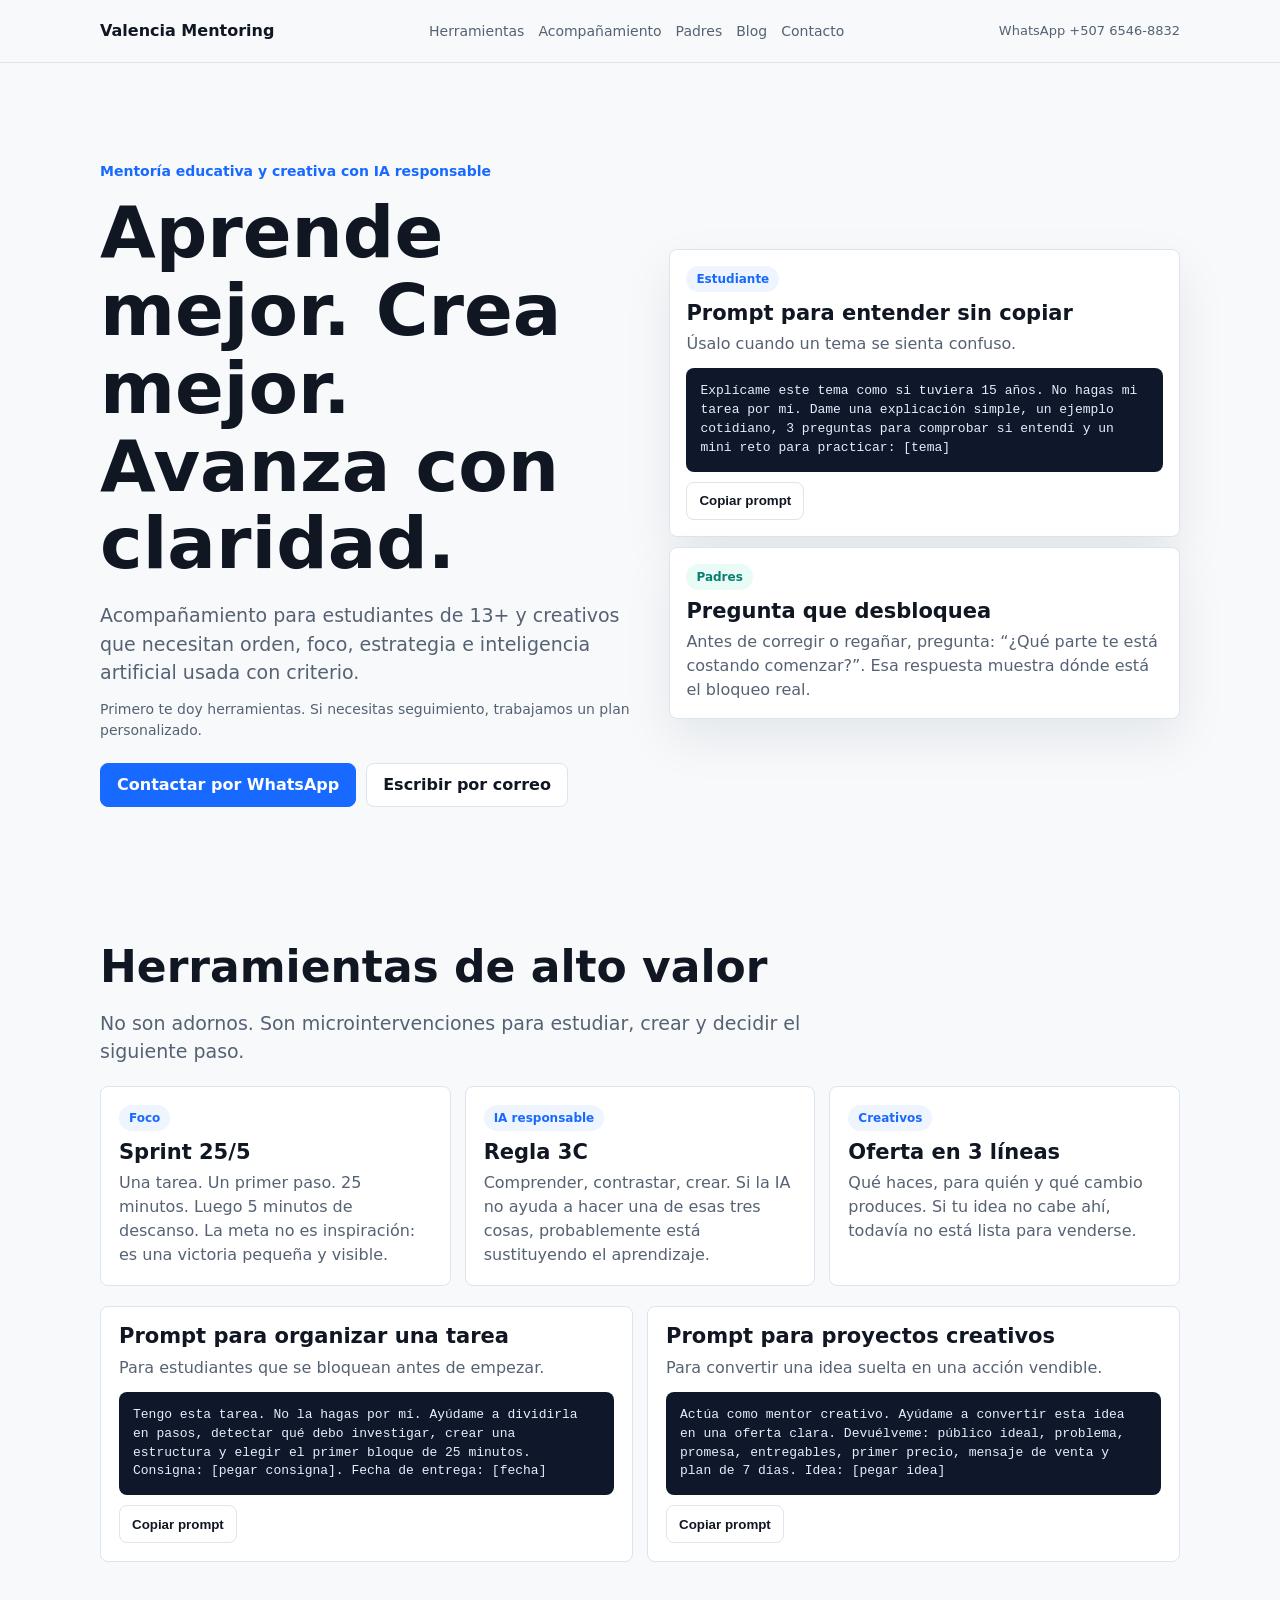
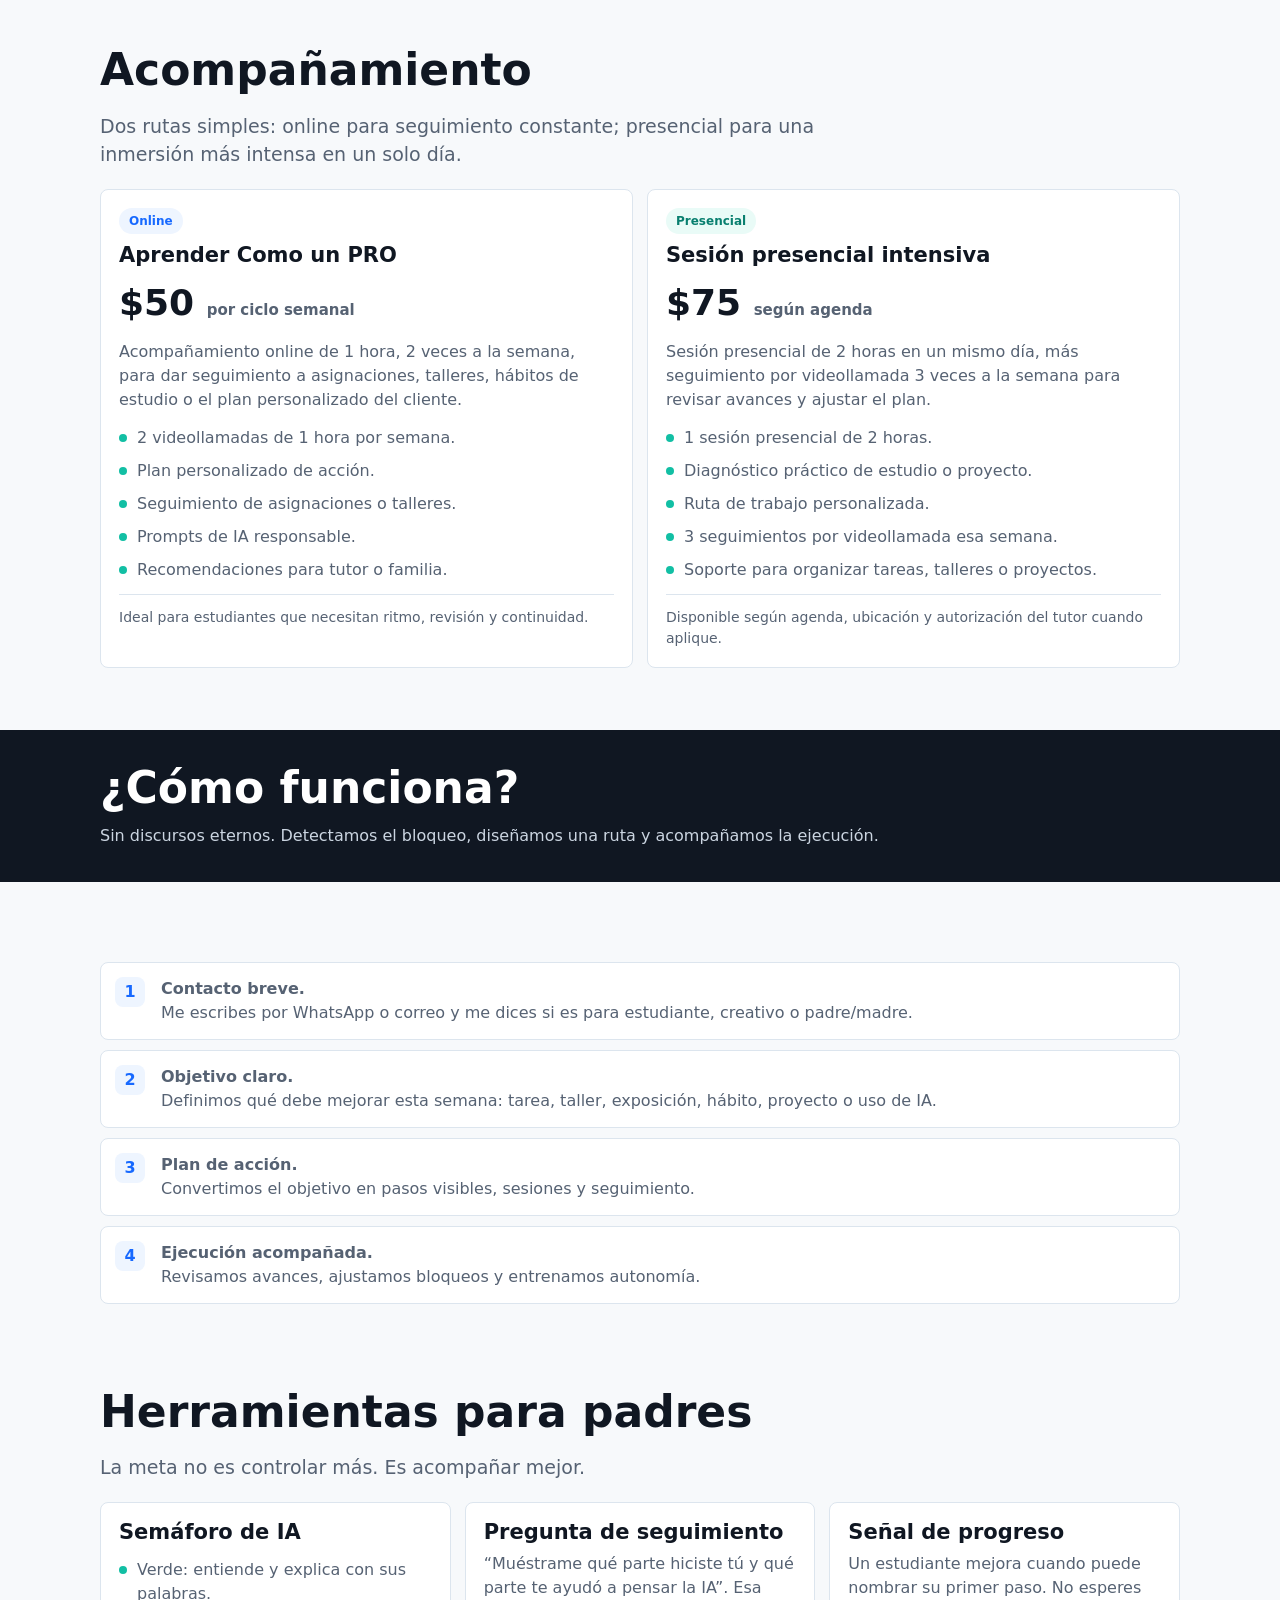
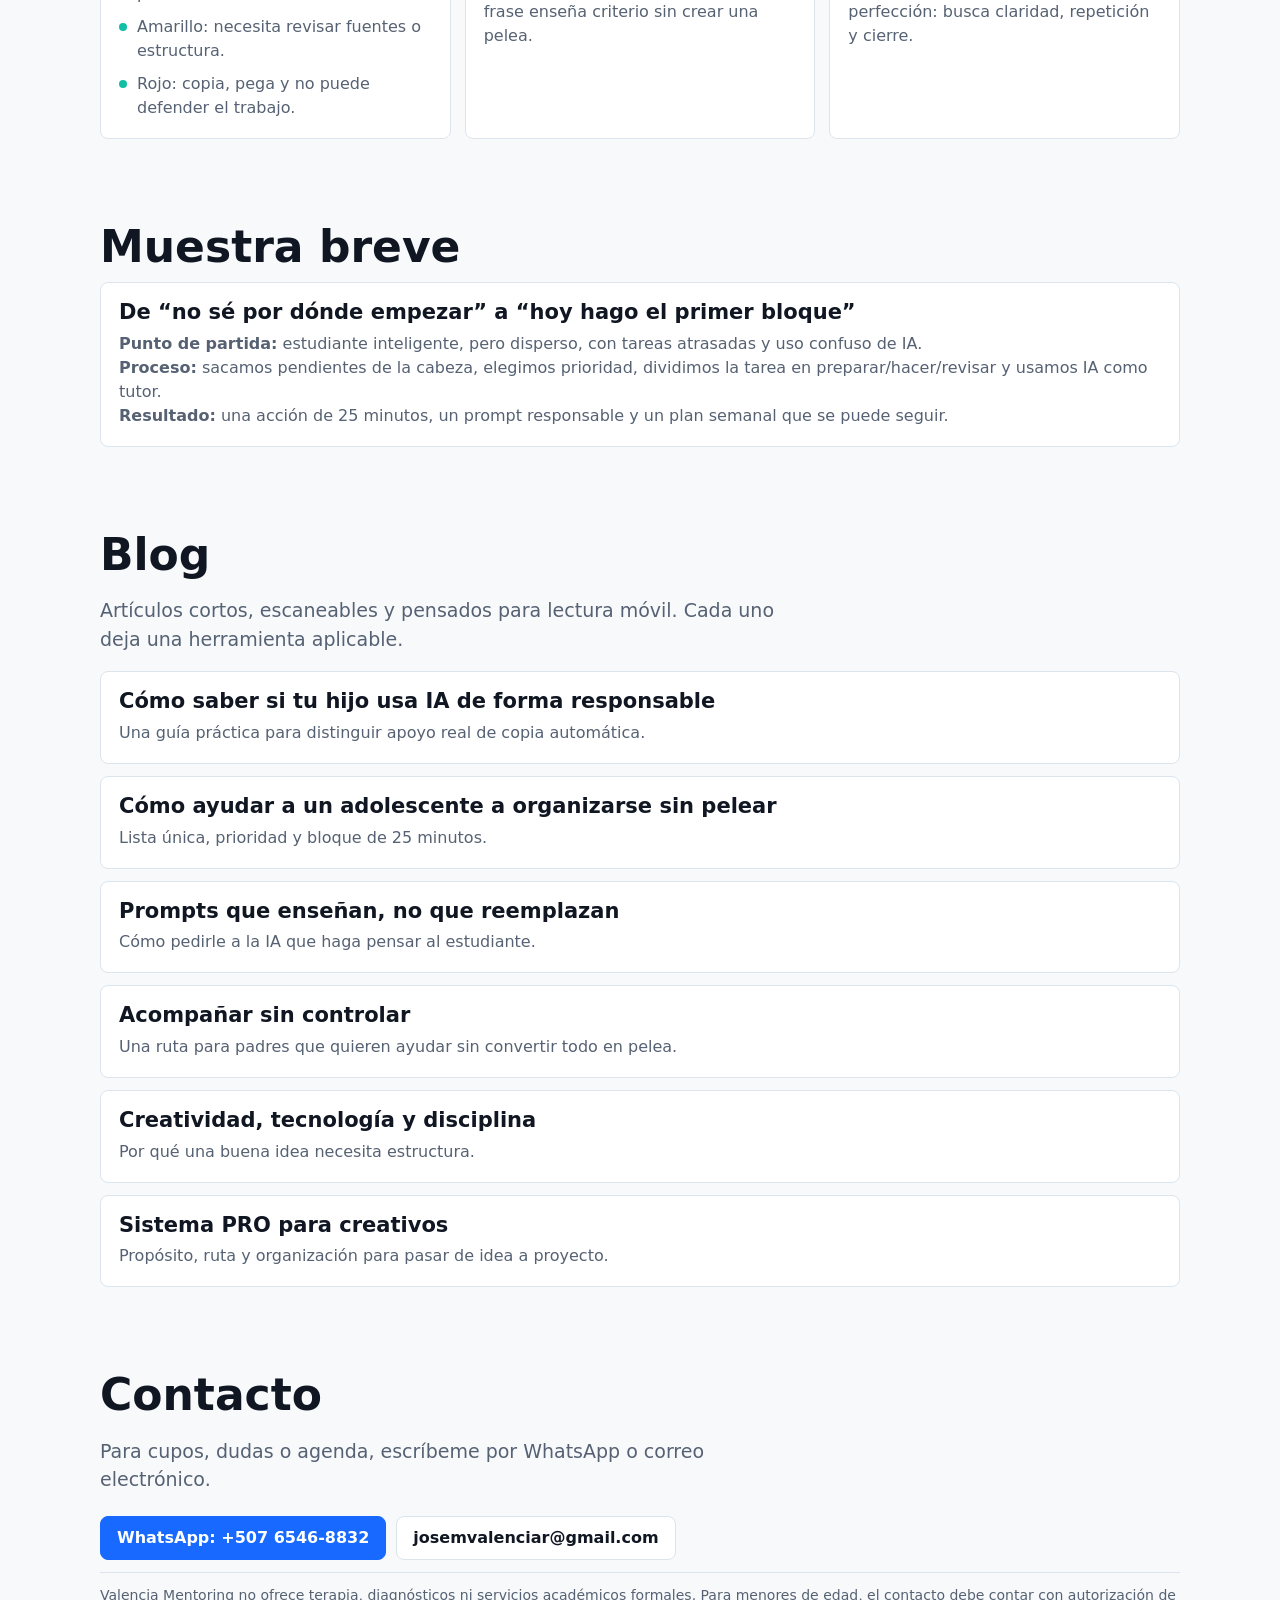
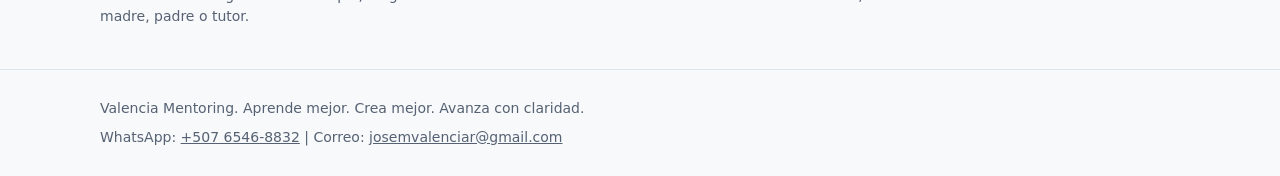
==== index.html @ 3770e7d7 "Add files via upload" ====
<!doctype html>
<html lang="es">
<head>
  <meta charset="utf-8">
  <meta name="viewport" content="width=device-width, initial-scale=1">
  <title>Valencia Mentoring</title>
  <meta name="description" content="Mentoría educativa y creativa para estudiar mejor, organizar ideas y usar IA responsablemente.">
  <style>
    :root {
      --bg: #f7f9fb;
      --panel: #ffffff;
      --ink: #101722;
      --muted: #566273;
      --line: #dce5ee;
      --blue: #1769ff;
      --mint: #12bfa4;
      --soft: #eef5ff;
      --soft-mint: #e9fbf7;
      --gold: #f2b84b;
    }

    * { box-sizing: border-box; }
    html { scroll-behavior: smooth; }
    body {
      margin: 0;
      font-family: Inter, ui-sans-serif, system-ui, -apple-system, BlinkMacSystemFont, "Segoe UI", sans-serif;
      color: var(--ink);
      background: var(--bg);
      line-height: 1.5;
    }
    a { color: inherit; }
    header {
      position: sticky;
      top: 0;
      z-index: 20;
      border-bottom: 1px solid var(--line);
      background: rgba(247, 249, 251, .94);
      backdrop-filter: blur(14px);
    }
    .nav {
      width: min(1080px, calc(100% - 28px));
      min-height: 62px;
      margin: 0 auto;
      display: flex;
      align-items: center;
      justify-content: space-between;
      gap: 16px;
    }
    .brand {
      font-weight: 850;
      letter-spacing: 0;
      white-space: nowrap;
    }
    .nav-links {
      display: flex;
      align-items: center;
      gap: 14px;
      color: var(--muted);
      font-size: 14px;
      white-space: nowrap;
    }
    .nav-links a {
      text-decoration: none;
    }
    .nav-contact {
      color: var(--muted);
      font-size: 13px;
      white-space: nowrap;
    }
    main section {
      width: min(1080px, calc(100% - 28px));
      margin: 0 auto;
      padding: 42px 0;
    }
    .hero {
      min-height: calc(100vh - 62px);
      display: grid;
      grid-template-columns: 1fr .95fr;
      gap: 32px;
      align-items: center;
      padding-top: 30px;
      padding-bottom: 26px;
    }
    .eyebrow {
      margin-bottom: 12px;
      color: var(--blue);
      font-size: 14px;
      font-weight: 800;
    }
    h1, h2, h3 {
      margin: 0;
      line-height: 1.08;
      letter-spacing: 0;
    }
    h1 {
      max-width: 780px;
      font-size: clamp(38px, 8vw, 72px);
    }
    h2 {
      margin-bottom: 12px;
      font-size: clamp(28px, 5vw, 44px);
    }
    h3 {
      margin-bottom: 8px;
      font-size: 21px;
    }
    p {
      margin: 0;
      color: var(--muted);
    }
    .lead {
      max-width: 720px;
      margin-top: 18px;
      font-size: 19px;
    }
    .microcopy {
      margin-top: 12px;
      color: var(--muted);
      font-size: 14px;
    }
    .actions {
      display: flex;
      flex-wrap: wrap;
      gap: 10px;
      margin-top: 22px;
    }
    .btn {
      display: inline-flex;
      align-items: center;
      justify-content: center;
      min-height: 44px;
      padding: 0 16px;
      border: 1px solid var(--ink);
      border-radius: 8px;
      background: var(--ink);
      color: white;
      font-weight: 780;
      text-align: center;
      text-decoration: none;
    }
    .btn.blue {
      border-color: var(--blue);
      background: var(--blue);
    }
    .btn.secondary {
      border-color: var(--line);
      background: white;
      color: var(--ink);
    }
    .grid {
      display: grid;
      grid-template-columns: repeat(3, 1fr);
      gap: 14px;
      margin-top: 20px;
    }
    .two {
      display: grid;
      grid-template-columns: repeat(2, 1fr);
      gap: 14px;
      margin-top: 20px;
    }
    .card, .tool-card, .price-card, .blog-link {
      border: 1px solid var(--line);
      border-radius: 8px;
      background: var(--panel);
    }
    .card, .price-card, .blog-link {
      padding: 18px;
    }
    .tool-stack {
      display: grid;
      gap: 10px;
    }
    .tool-card {
      padding: 16px;
      box-shadow: 0 20px 50px rgba(16, 23, 34, .08);
    }
    .tag {
      display: inline-flex;
      align-items: center;
      min-height: 26px;
      margin-bottom: 10px;
      padding: 0 10px;
      border-radius: 999px;
      background: var(--soft);
      color: var(--blue);
      font-size: 12px;
      font-weight: 850;
    }
    .tag.mint {
      background: var(--soft-mint);
      color: #087f6f;
    }
    .prompt {
      margin-top: 12px;
      padding: 14px;
      overflow-x: auto;
      border-radius: 8px;
      background: #0f172a;
      color: #e5eefb;
      font-family: ui-monospace, SFMono-Regular, Menlo, Consolas, monospace;
      font-size: 13px;
      line-height: 1.45;
    }
    .copy {
      min-height: 38px;
      margin-top: 10px;
      padding: 0 12px;
      border: 1px solid var(--line);
      border-radius: 8px;
      background: white;
      color: var(--ink);
      font-weight: 750;
      cursor: pointer;
    }
    .list {
      display: grid;
      gap: 9px;
      margin: 14px 0 0;
      padding: 0;
      list-style: none;
    }
    .list li {
      display: flex;
      gap: 10px;
      color: var(--muted);
    }
    .list li::before {
      content: "";
      width: 8px;
      height: 8px;
      margin-top: 8px;
      border-radius: 999px;
      background: var(--mint);
      flex: 0 0 auto;
    }
    .band {
      width: 100%;
      margin: 20px 0;
      background: var(--ink);
      color: white;
    }
    .band section {
      padding: 34px 0;
    }
    .band p {
      color: #cbd5e1;
    }
    .price {
      margin: 10px 0;
      color: var(--ink);
      font-size: 36px;
      font-weight: 900;
    }
    .price small {
      color: var(--muted);
      font-size: 15px;
      font-weight: 650;
    }
    .plan-note {
      margin-top: 12px;
      padding-top: 12px;
      border-top: 1px solid var(--line);
      color: var(--muted);
      font-size: 14px;
    }
    .steps {
      display: grid;
      gap: 10px;
      margin-top: 18px;
      counter-reset: steps;
    }
    .step {
      display: grid;
      grid-template-columns: 34px 1fr;
      gap: 12px;
      padding: 14px;
      border: 1px solid var(--line);
      border-radius: 8px;
      background: var(--panel);
    }
    .step::before {
      counter-increment: steps;
      content: counter(steps);
      width: 30px;
      height: 30px;
      display: grid;
      place-items: center;
      border-radius: 8px;
      background: var(--soft);
      color: var(--blue);
      font-weight: 900;
    }
    .blog-list {
      display: grid;
      gap: 12px;
      margin-top: 18px;
    }
    .blog-link {
      display: block;
      text-decoration: none;
    }
    .blog-link p {
      margin-top: 6px;
    }
    .note {
      margin-top: 12px;
      padding-top: 12px;
      border-top: 1px solid var(--line);
      color: var(--muted);
      font-size: 14px;
    }
    footer {
      padding: 28px 0;
      border-top: 1px solid var(--line);
    }
    footer div {
      width: min(1080px, calc(100% - 28px));
      margin: 0 auto;
      display: grid;
      gap: 8px;
      color: var(--muted);
      font-size: 14px;
    }

    @media (max-width: 860px) {
      .nav {
        align-items: flex-start;
        flex-direction: column;
        padding: 12px 0;
      }
      .nav-links {
        width: 100%;
        overflow-x: auto;
        padding-bottom: 2px;
      }
      .nav-contact { display: none; }
      .hero {
        min-height: auto;
        grid-template-columns: 1fr;
        gap: 20px;
        padding-top: 28px;
      }
      .grid, .two {
        grid-template-columns: 1fr;
      }
      main section {
        padding: 34px 0;
      }
      .actions {
        display: grid;
      }
      .btn {
        width: 100%;
      }
      .lead {
        font-size: 17px;
      }
      .price {
        font-size: 32px;
      }
    }
  </style>
</head>
<body>
  <header>
    <div class="nav">
      <div class="brand">Valencia Mentoring</div>
      <nav class="nav-links" aria-label="Navegación principal">
        <a href="#herramientas">Herramientas</a>
        <a href="#acompanamiento">Acompañamiento</a>
        <a href="#padres">Padres</a>
        <a href="#blog">Blog</a>
        <a href="#contacto">Contacto</a>
      </nav>
      <div class="nav-contact">WhatsApp +507 6546-8832</div>
    </div>
  </header>

  <main>
    <section class="hero">
      <div>
        <div class="eyebrow">Mentoría educativa y creativa con IA responsable</div>
        <h1>Aprende mejor. Crea mejor. Avanza con claridad.</h1>
        <p class="lead">Acompañamiento para estudiantes de 13+ y creativos que necesitan orden, foco, estrategia e inteligencia artificial usada con criterio.</p>
        <p class="microcopy">Primero te doy herramientas. Si necesitas seguimiento, trabajamos un plan personalizado.</p>
        <div class="actions">
          <a class="btn blue" href="https://wa.me/50765468832?text=Hola%2C%20quiero%20informaci%C3%B3n%20sobre%20Valencia%20Mentoring" target="_blank" rel="noreferrer">Contactar por WhatsApp</a>
          <a class="btn secondary" href="mailto:josemvalenciar@gmail.com?subject=Informaci%C3%B3n%20Valencia%20Mentoring&body=Hola%2C%20quiero%20informaci%C3%B3n%20sobre%20Valencia%20Mentoring.">Escribir por correo</a>
        </div>
      </div>

      <aside class="tool-stack" aria-label="Herramientas rápidas">
        <div class="tool-card">
          <span class="tag">Estudiante</span>
          <h3>Prompt para entender sin copiar</h3>
          <p>Úsalo cuando un tema se sienta confuso.</p>
          <div class="prompt" id="prompt-estudiante">Explícame este tema como si tuviera 15 años. No hagas mi tarea por mí. Dame una explicación simple, un ejemplo cotidiano, 3 preguntas para comprobar si entendí y un mini reto para practicar: [tema]</div>
          <button class="copy" data-copy="prompt-estudiante">Copiar prompt</button>
        </div>
        <div class="tool-card">
          <span class="tag mint">Padres</span>
          <h3>Pregunta que desbloquea</h3>
          <p>Antes de corregir o regañar, pregunta: “¿Qué parte te está costando comenzar?”. Esa respuesta muestra dónde está el bloqueo real.</p>
        </div>
      </aside>
    </section>

    <section id="herramientas">
      <h2>Herramientas de alto valor</h2>
      <p class="lead">No son adornos. Son microintervenciones para estudiar, crear y decidir el siguiente paso.</p>
      <div class="grid">
        <article class="card">
          <span class="tag">Foco</span>
          <h3>Sprint 25/5</h3>
          <p>Una tarea. Un primer paso. 25 minutos. Luego 5 minutos de descanso. La meta no es inspiración: es una victoria pequeña y visible.</p>
        </article>
        <article class="card">
          <span class="tag">IA responsable</span>
          <h3>Regla 3C</h3>
          <p>Comprender, contrastar, crear. Si la IA no ayuda a hacer una de esas tres cosas, probablemente está sustituyendo el aprendizaje.</p>
        </article>
        <article class="card">
          <span class="tag">Creativos</span>
          <h3>Oferta en 3 líneas</h3>
          <p>Qué haces, para quién y qué cambio produces. Si tu idea no cabe ahí, todavía no está lista para venderse.</p>
        </article>
      </div>

      <div class="two">
        <article class="card">
          <h3>Prompt para organizar una tarea</h3>
          <p>Para estudiantes que se bloquean antes de empezar.</p>
          <div class="prompt" id="prompt-tarea">Tengo esta tarea. No la hagas por mí. Ayúdame a dividirla en pasos, detectar qué debo investigar, crear una estructura y elegir el primer bloque de 25 minutos. Consigna: [pegar consigna]. Fecha de entrega: [fecha]</div>
          <button class="copy" data-copy="prompt-tarea">Copiar prompt</button>
        </article>
        <article class="card">
          <h3>Prompt para proyectos creativos</h3>
          <p>Para convertir una idea suelta en una acción vendible.</p>
          <div class="prompt" id="prompt-creativo">Actúa como mentor creativo. Ayúdame a convertir esta idea en una oferta clara. Devuélveme: público ideal, problema, promesa, entregables, primer precio, mensaje de venta y plan de 7 días. Idea: [pegar idea]</div>
          <button class="copy" data-copy="prompt-creativo">Copiar prompt</button>
        </article>
      </div>
    </section>

    <section id="acompanamiento">
      <h2>Acompañamiento</h2>
      <p class="lead">Dos rutas simples: online para seguimiento constante; presencial para una inmersión más intensa en un solo día.</p>
      <div class="two">
        <article class="price-card">
          <span class="tag">Online</span>
          <h3>Aprender Como un PRO</h3>
          <div class="price">$50 <small>por ciclo semanal</small></div>
          <p>Acompañamiento online de 1 hora, 2 veces a la semana, para dar seguimiento a asignaciones, talleres, hábitos de estudio o el plan personalizado del cliente.</p>
          <ul class="list">
            <li>2 videollamadas de 1 hora por semana.</li>
            <li>Plan personalizado de acción.</li>
            <li>Seguimiento de asignaciones o talleres.</li>
            <li>Prompts de IA responsable.</li>
            <li>Recomendaciones para tutor o familia.</li>
          </ul>
          <p class="plan-note">Ideal para estudiantes que necesitan ritmo, revisión y continuidad.</p>
        </article>

        <article class="price-card">
          <span class="tag mint">Presencial</span>
          <h3>Sesión presencial intensiva</h3>
          <div class="price">$75 <small>según agenda</small></div>
          <p>Sesión presencial de 2 horas en un mismo día, más seguimiento por videollamada 3 veces a la semana para revisar avances y ajustar el plan.</p>
          <ul class="list">
            <li>1 sesión presencial de 2 horas.</li>
            <li>Diagnóstico práctico de estudio o proyecto.</li>
            <li>Ruta de trabajo personalizada.</li>
            <li>3 seguimientos por videollamada esa semana.</li>
            <li>Soporte para organizar tareas, talleres o proyectos.</li>
          </ul>
          <p class="plan-note">Disponible según agenda, ubicación y autorización del tutor cuando aplique.</p>
        </article>
      </div>
    </section>

    <div class="band">
      <section>
        <h2>¿Cómo funciona?</h2>
        <p>Sin discursos eternos. Detectamos el bloqueo, diseñamos una ruta y acompañamos la ejecución.</p>
      </section>
    </div>

    <section>
      <div class="steps">
        <div class="step"><p><strong>Contacto breve.</strong><br>Me escribes por WhatsApp o correo y me dices si es para estudiante, creativo o padre/madre.</p></div>
        <div class="step"><p><strong>Objetivo claro.</strong><br>Definimos qué debe mejorar esta semana: tarea, taller, exposición, hábito, proyecto o uso de IA.</p></div>
        <div class="step"><p><strong>Plan de acción.</strong><br>Convertimos el objetivo en pasos visibles, sesiones y seguimiento.</p></div>
        <div class="step"><p><strong>Ejecución acompañada.</strong><br>Revisamos avances, ajustamos bloqueos y entrenamos autonomía.</p></div>
      </div>
    </section>

    <section id="padres">
      <h2>Herramientas para padres</h2>
      <p class="lead">La meta no es controlar más. Es acompañar mejor.</p>
      <div class="grid">
        <article class="card">
          <h3>Semáforo de IA</h3>
          <ul class="list">
            <li>Verde: entiende y explica con sus palabras.</li>
            <li>Amarillo: necesita revisar fuentes o estructura.</li>
            <li>Rojo: copia, pega y no puede defender el trabajo.</li>
          </ul>
        </article>
        <article class="card">
          <h3>Pregunta de seguimiento</h3>
          <p>“Muéstrame qué parte hiciste tú y qué parte te ayudó a pensar la IA”. Esa frase enseña criterio sin crear una pelea.</p>
        </article>
        <article class="card">
          <h3>Señal de progreso</h3>
          <p>Un estudiante mejora cuando puede nombrar su primer paso. No esperes perfección: busca claridad, repetición y cierre.</p>
        </article>
      </div>
    </section>

    <section>
      <h2>Muestra breve</h2>
      <div class="card">
        <h3>De “no sé por dónde empezar” a “hoy hago el primer bloque”</h3>
        <p><strong>Punto de partida:</strong> estudiante inteligente, pero disperso, con tareas atrasadas y uso confuso de IA.</p>
        <p><strong>Proceso:</strong> sacamos pendientes de la cabeza, elegimos prioridad, dividimos la tarea en preparar/hacer/revisar y usamos IA como tutor.</p>
        <p><strong>Resultado:</strong> una acción de 25 minutos, un prompt responsable y un plan semanal que se puede seguir.</p>
      </div>
    </section>

    <section id="blog">
      <h2>Blog</h2>
      <p class="lead">Artículos cortos, escaneables y pensados para lectura móvil. Cada uno deja una herramienta aplicable.</p>
      <div class="blog-list">
        <a class="blog-link" href="blog/ia-responsable-estudiantes.html">
          <h3>Cómo saber si tu hijo usa IA de forma responsable</h3>
          <p>Una guía práctica para distinguir apoyo real de copia automática.</p>
        </a>
        <a class="blog-link" href="blog/organizacion-adolescentes.html">
          <h3>Cómo ayudar a un adolescente a organizarse sin pelear</h3>
          <p>Lista única, prioridad y bloque de 25 minutos.</p>
        </a>
        <a class="blog-link" href="blog/prompts-que-ensenan.html">
          <h3>Prompts que enseñan, no que reemplazan</h3>
          <p>Cómo pedirle a la IA que haga pensar al estudiante.</p>
        </a>
        <a class="blog-link" href="blog/acompanar-sin-controlar.html">
          <h3>Acompañar sin controlar</h3>
          <p>Una ruta para padres que quieren ayudar sin convertir todo en pelea.</p>
        </a>
        <a class="blog-link" href="blog/creatividad-tecnologia-disciplina.html">
          <h3>Creatividad, tecnología y disciplina</h3>
          <p>Por qué una buena idea necesita estructura.</p>
        </a>
        <a class="blog-link" href="blog/sistema-pro-creativos.html">
          <h3>Sistema PRO para creativos</h3>
          <p>Propósito, ruta y organización para pasar de idea a proyecto.</p>
        </a>
      </div>
    </section>

    <section id="contacto">
      <h2>Contacto</h2>
      <p class="lead">Para cupos, dudas o agenda, escríbeme por WhatsApp o correo electrónico.</p>
      <div class="actions">
        <a class="btn blue" href="https://wa.me/50765468832?text=Hola%2C%20quiero%20reservar%20un%20cupo%20en%20Valencia%20Mentoring" target="_blank" rel="noreferrer">WhatsApp: +507 6546-8832</a>
        <a class="btn secondary" href="mailto:josemvalenciar@gmail.com?subject=Valencia%20Mentoring&body=Hola%2C%20quiero%20informaci%C3%B3n%20sobre%20Valencia%20Mentoring.">josemvalenciar@gmail.com</a>
      </div>
      <p class="note">Valencia Mentoring no ofrece terapia, diagnósticos ni servicios académicos formales. Para menores de edad, el contacto debe contar con autorización de madre, padre o tutor.</p>
    </section>
  </main>

  <footer>
    <div>
      <span>Valencia Mentoring. Aprende mejor. Crea mejor. Avanza con claridad.</span>
      <span>WhatsApp: <a href="https://wa.me/50765468832">+507 6546-8832</a> | Correo: <a href="mailto:josemvalenciar@gmail.com">josemvalenciar@gmail.com</a></span>
    </div>
  </footer>

  <script>
    document.querySelectorAll("[data-copy]").forEach((button) => {
      button.addEventListener("click", async () => {
        const id = button.getAttribute("data-copy");
        const text = document.getElementById(id)?.innerText || "";
        try {
          await navigator.clipboard.writeText(text);
          button.innerText = "Copiado";
          setTimeout(() => { button.innerText = "Copiar prompt"; }, 1400);
        } catch {
          button.innerText = "Selecciona y copia";
        }
      });
    });
  </script>
</body>
</html>
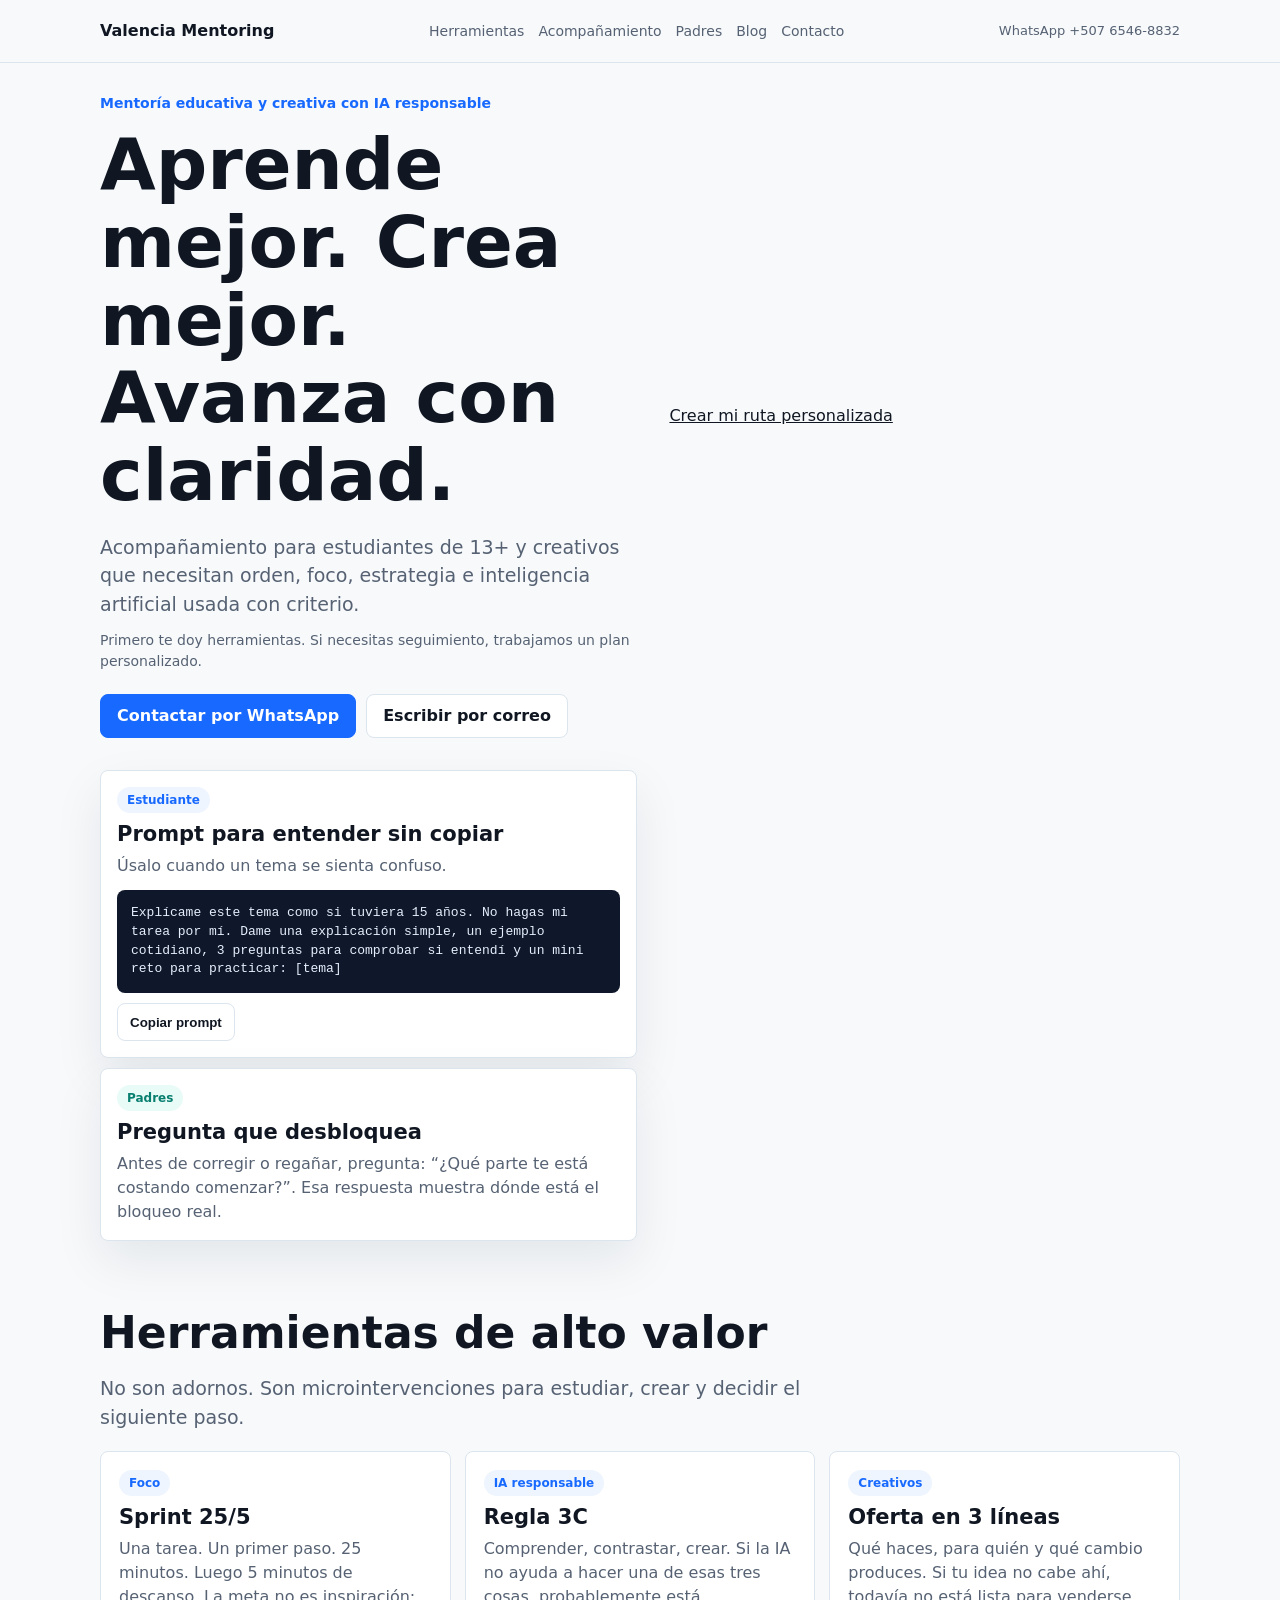
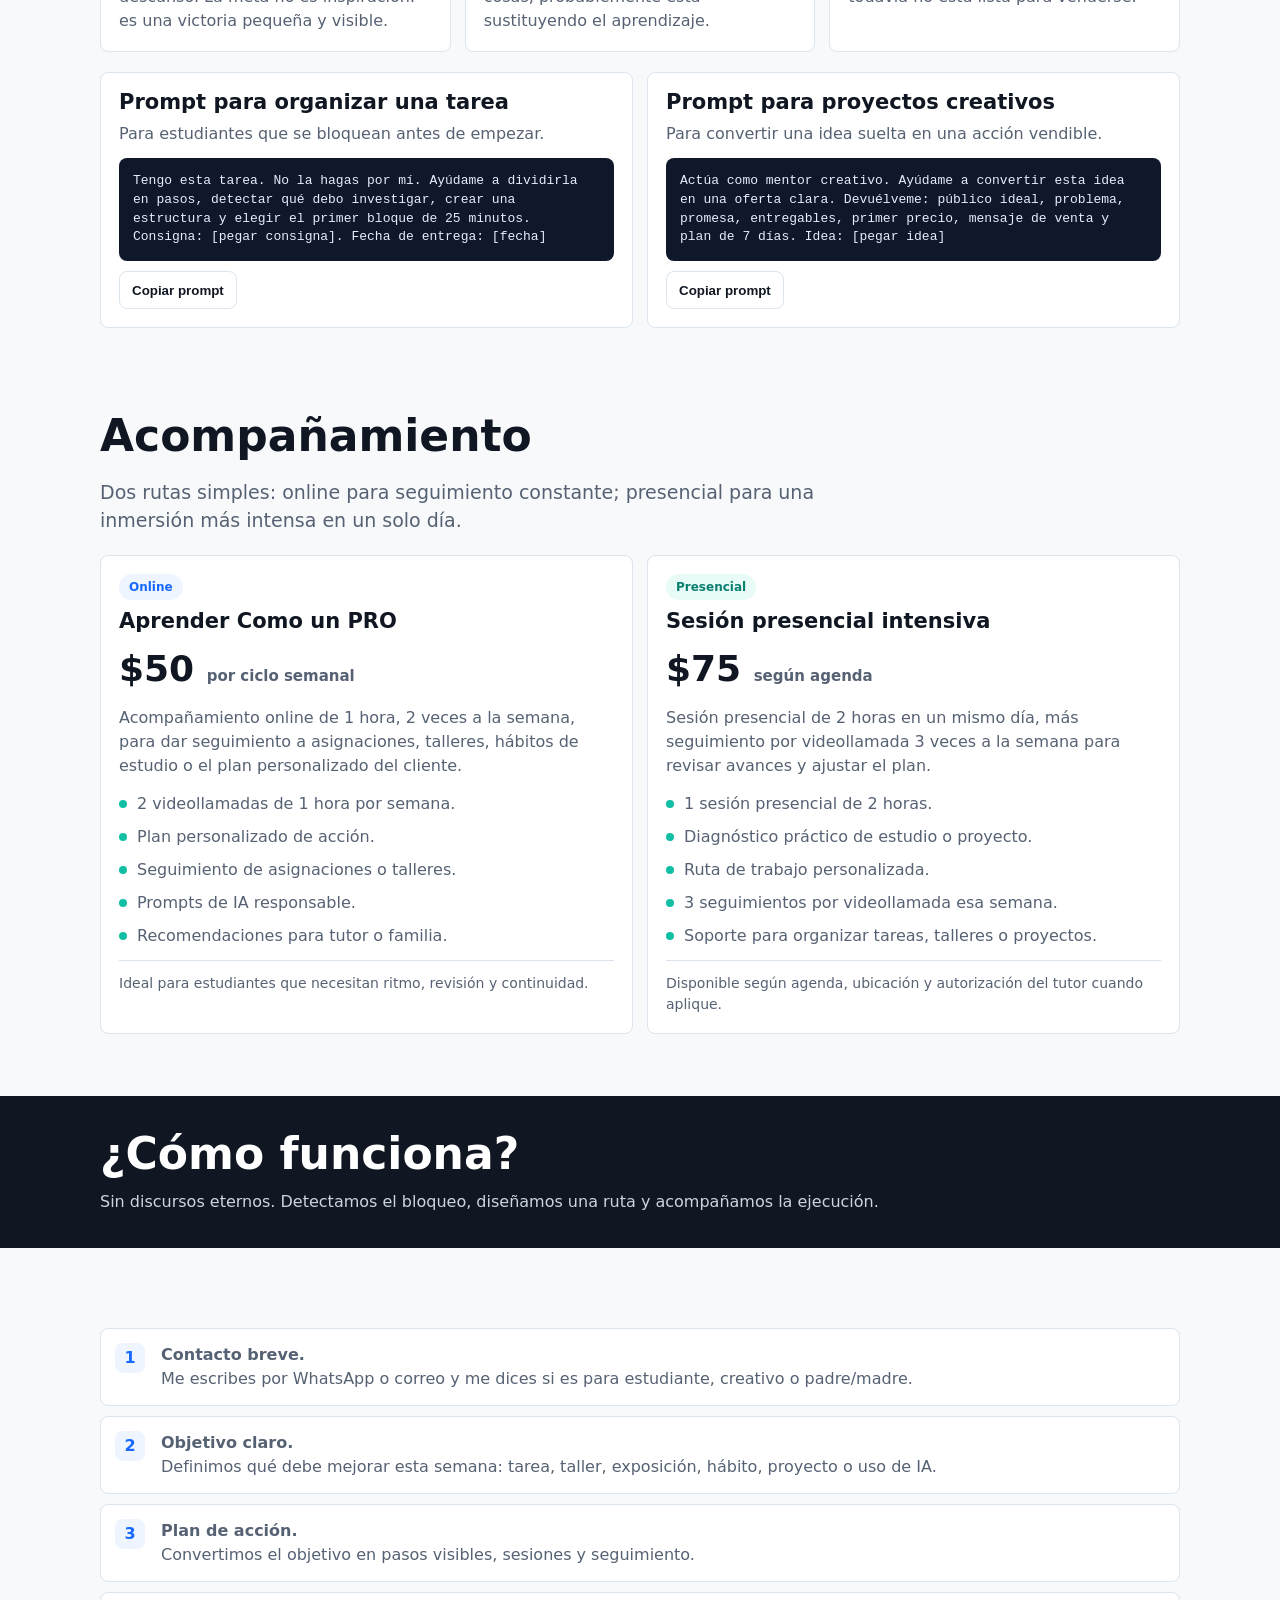
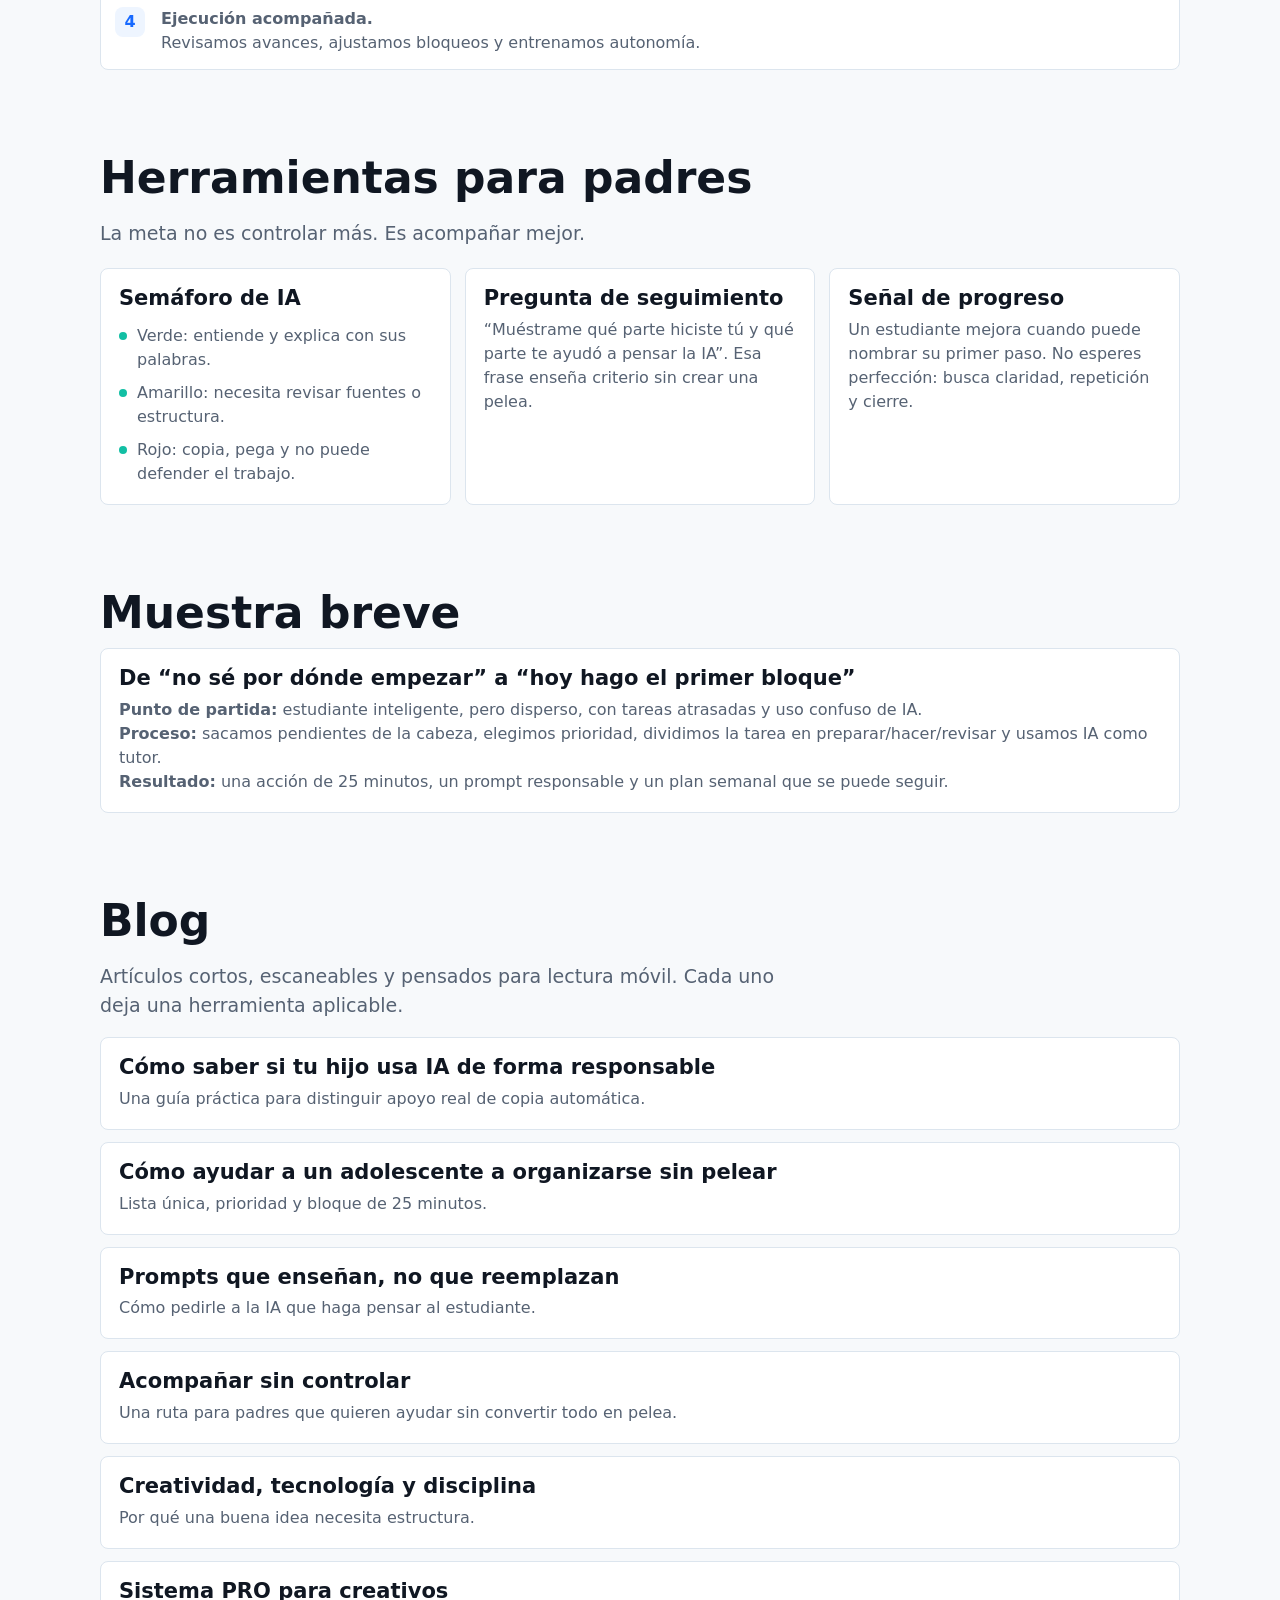
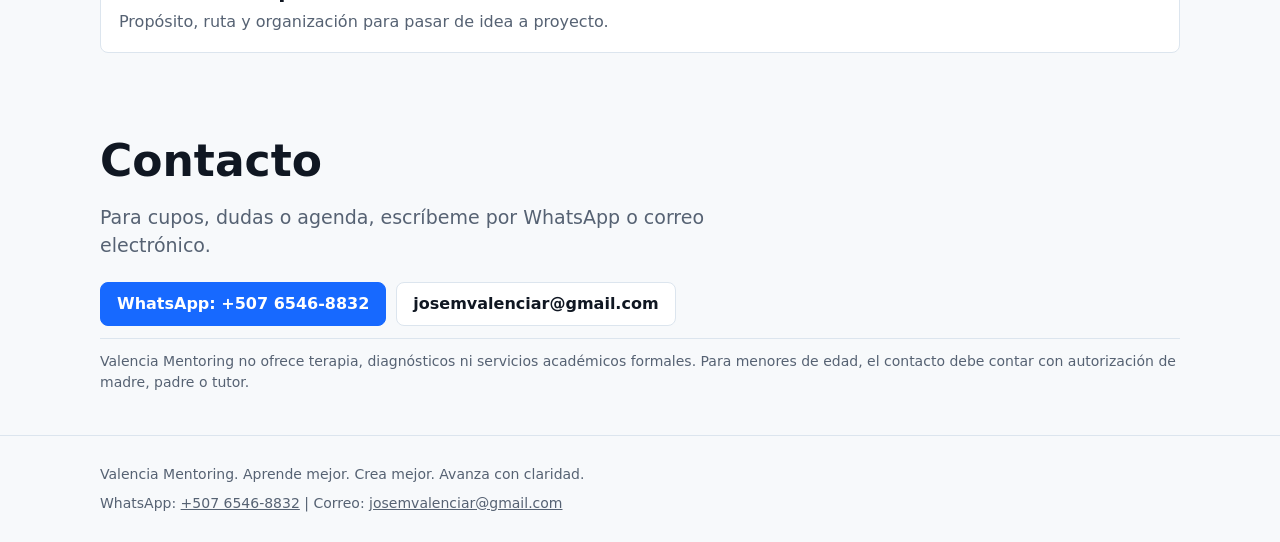
==== commit 6536a974: "Update index.html" ====
--- a/index.html
+++ b/index.html
@@ -389,7 +389,9 @@
           <a class="btn secondary" href="mailto:josemvalenciar@gmail.com?subject=Informaci%C3%B3n%20Valencia%20Mentoring&body=Hola%2C%20quiero%20informaci%C3%B3n%20sobre%20Valencia%20Mentoring.">Escribir por correo</a>
         </div>
       </div>
-
+<a href="diagnostico.html">
+Crear mi ruta personalizada
+</a>
       <aside class="tool-stack" aria-label="Herramientas rápidas">
         <div class="tool-card">
           <span class="tag">Estudiante</span>
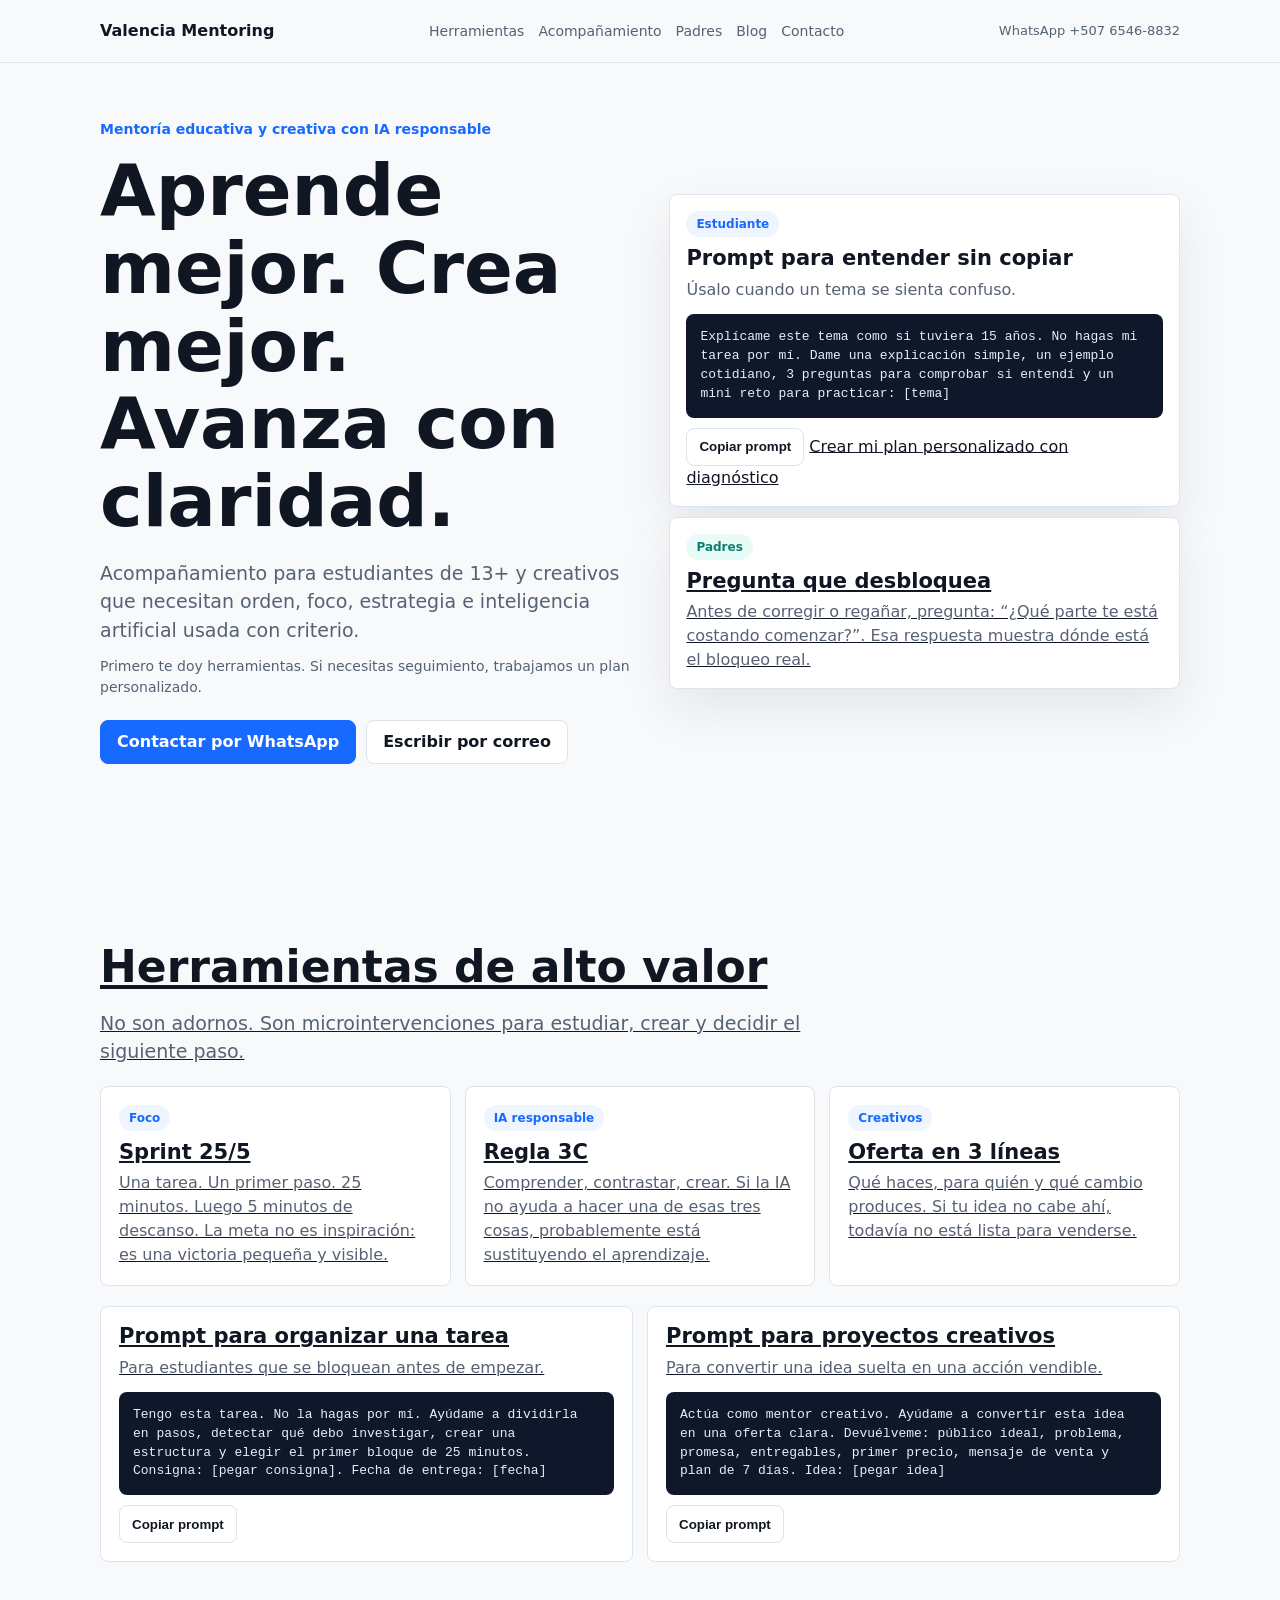
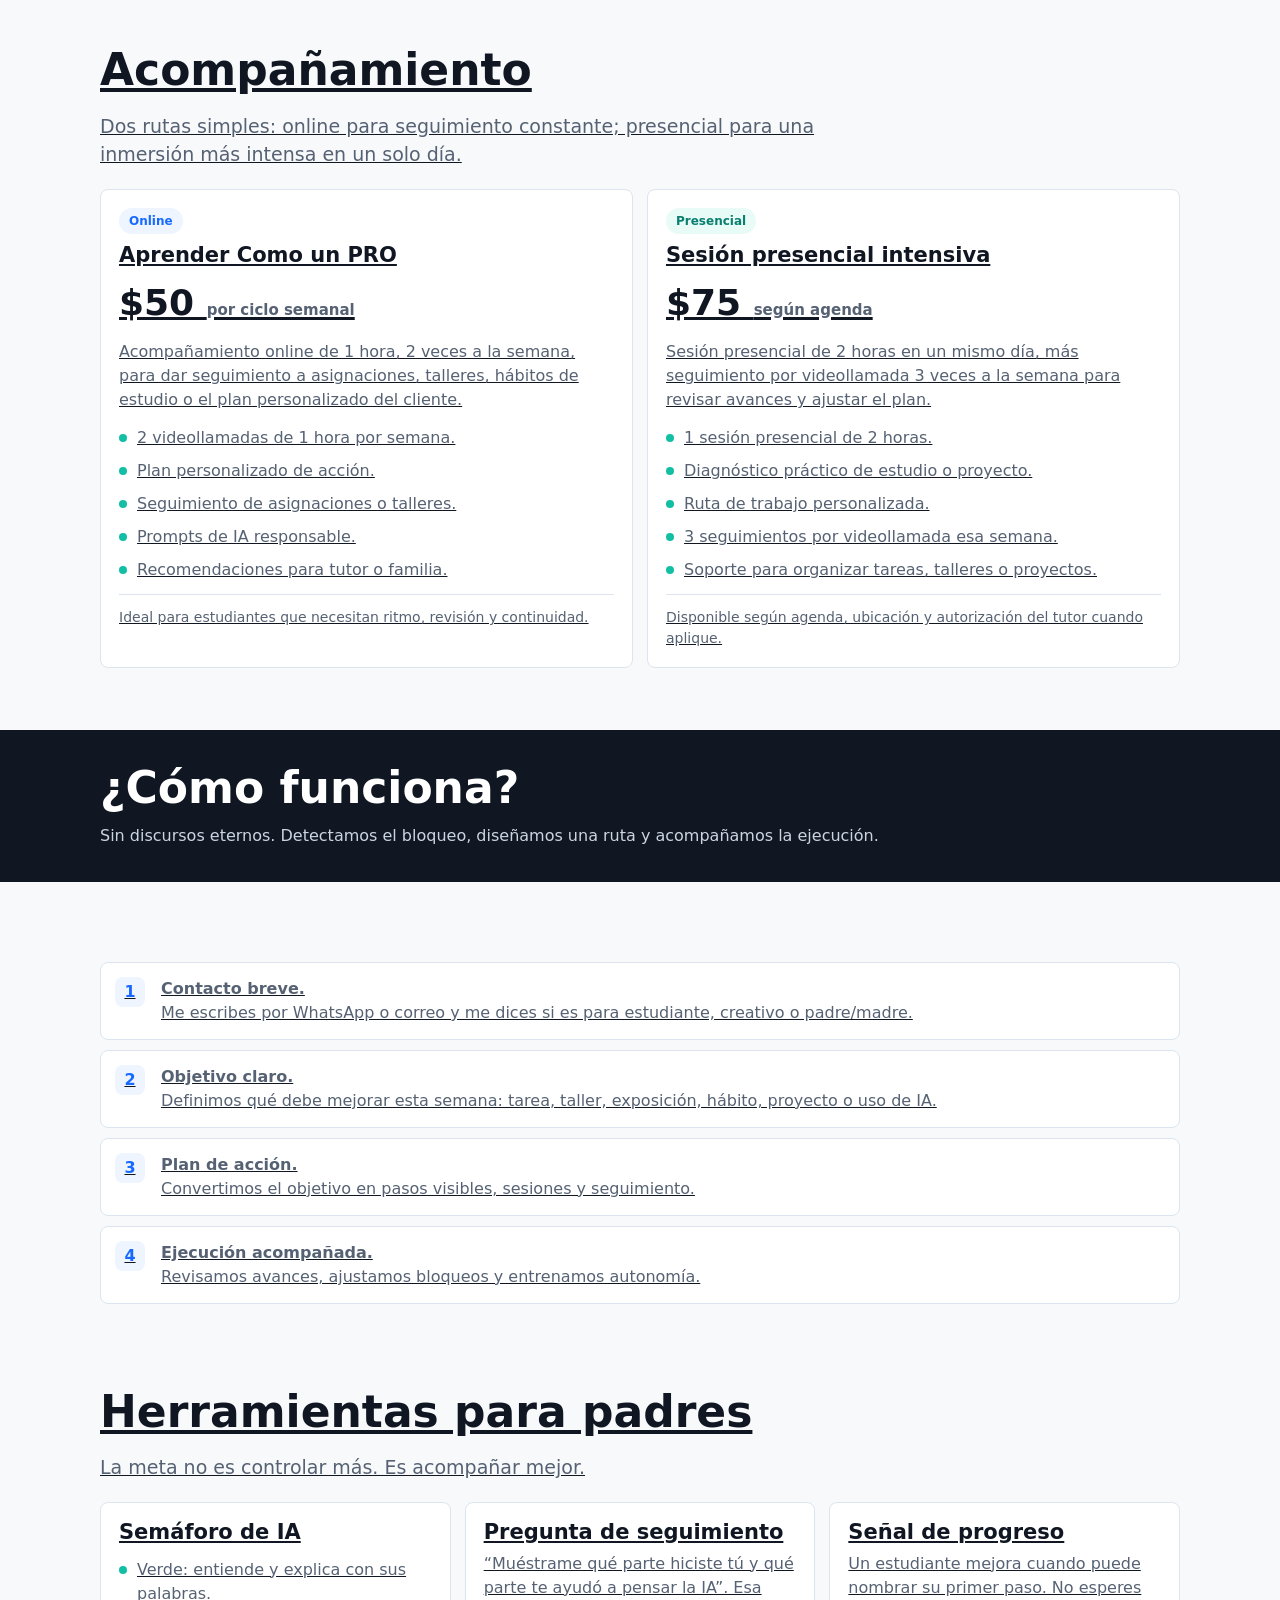
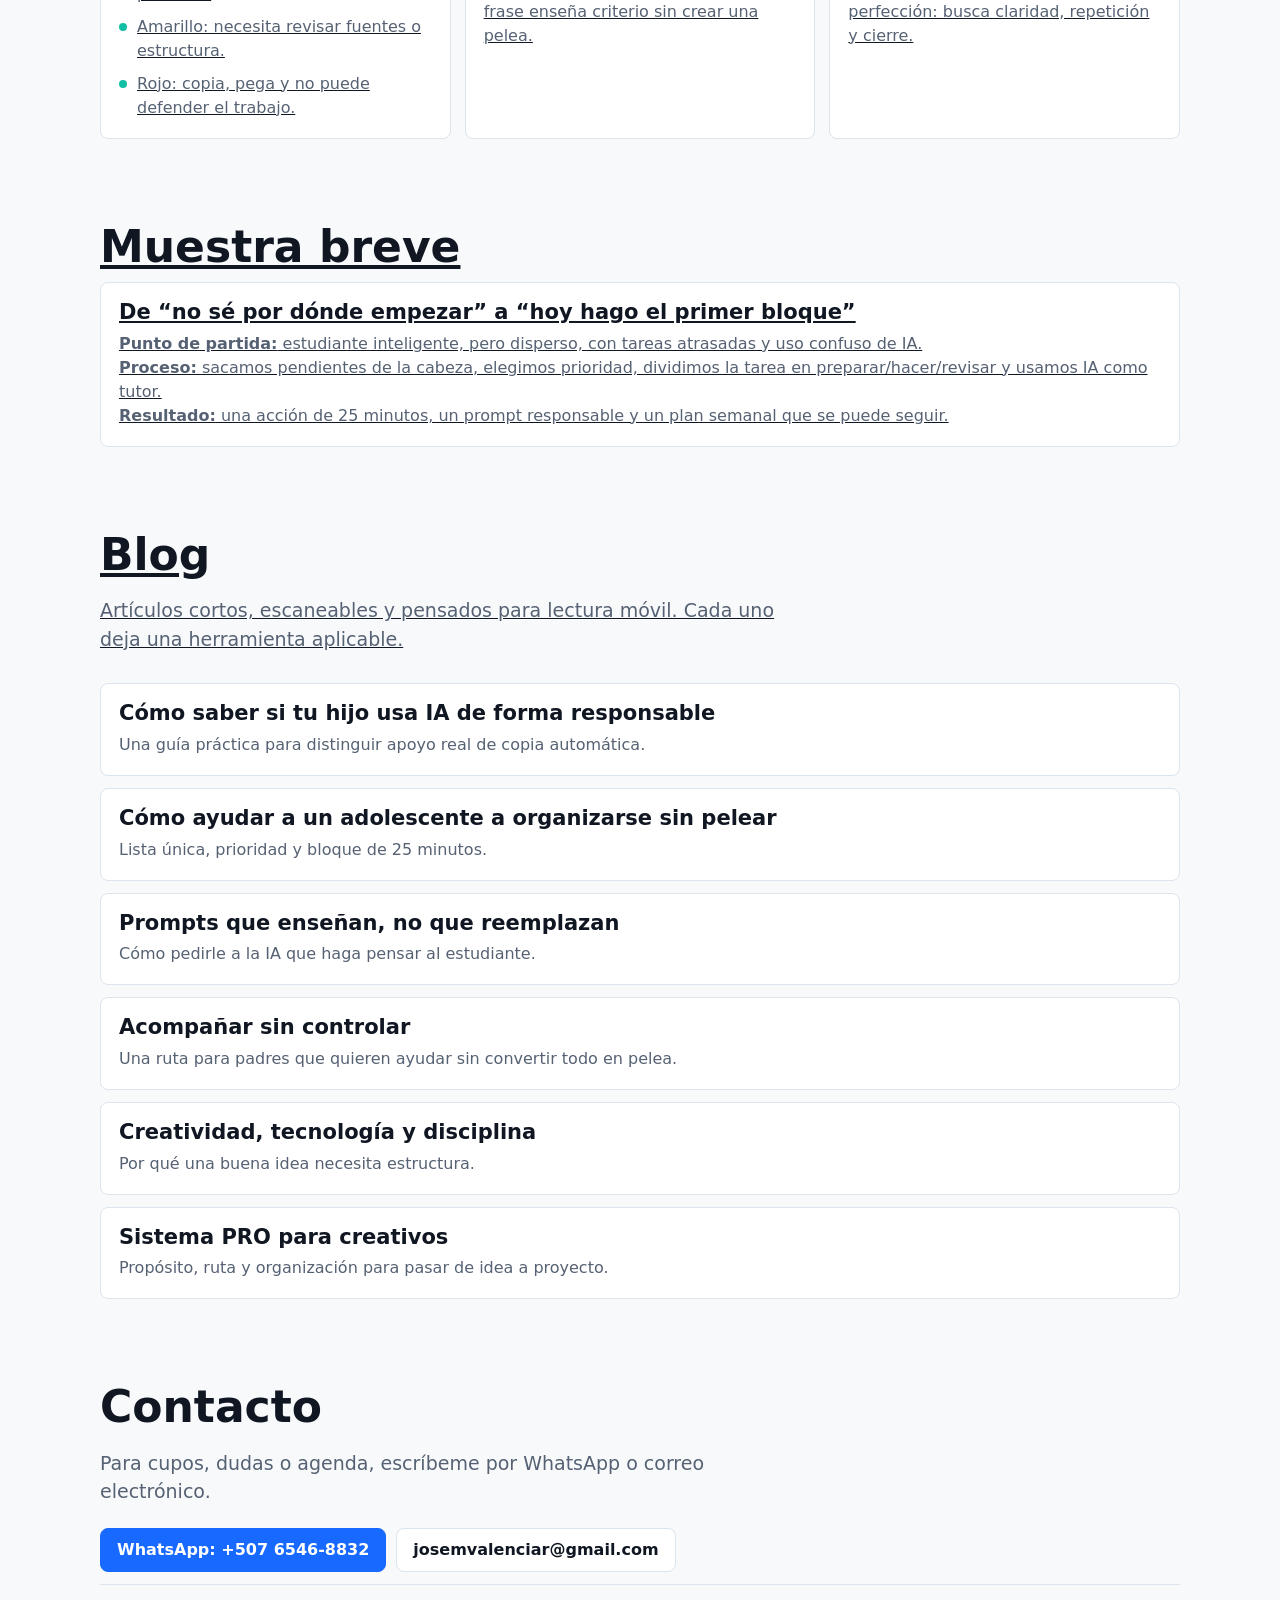
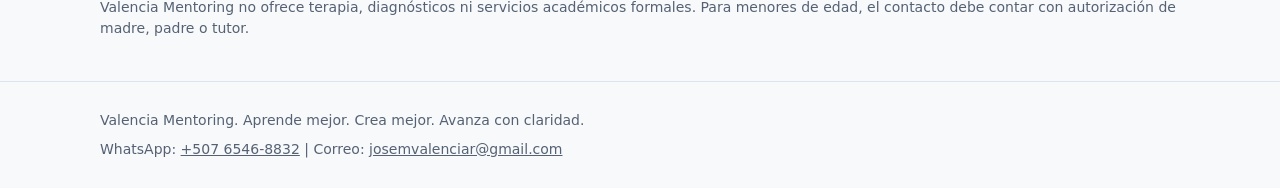
==== commit 029edfdd: "Update link text for personalized plan creation" ====
--- a/index.html
+++ b/index.html
@@ -389,9 +389,7 @@
           <a class="btn secondary" href="mailto:josemvalenciar@gmail.com?subject=Informaci%C3%B3n%20Valencia%20Mentoring&body=Hola%2C%20quiero%20informaci%C3%B3n%20sobre%20Valencia%20Mentoring.">Escribir por correo</a>
         </div>
       </div>
-<a href="diagnostico.html">
-Crear mi ruta personalizada
-</a>
+
       <aside class="tool-stack" aria-label="Herramientas rápidas">
         <div class="tool-card">
           <span class="tag">Estudiante</span>
@@ -399,6 +397,8 @@
           <p>Úsalo cuando un tema se sienta confuso.</p>
           <div class="prompt" id="prompt-estudiante">Explícame este tema como si tuviera 15 años. No hagas mi tarea por mí. Dame una explicación simple, un ejemplo cotidiano, 3 preguntas para comprobar si entendí y un mini reto para practicar: [tema]</div>
           <button class="copy" data-copy="prompt-estudiante">Copiar prompt</button>
+          <a href="diagnostico.html">
+          Crear mi plan personalizado con diagnóstico
         </div>
         <div class="tool-card">
           <span class="tag mint">Padres</span>
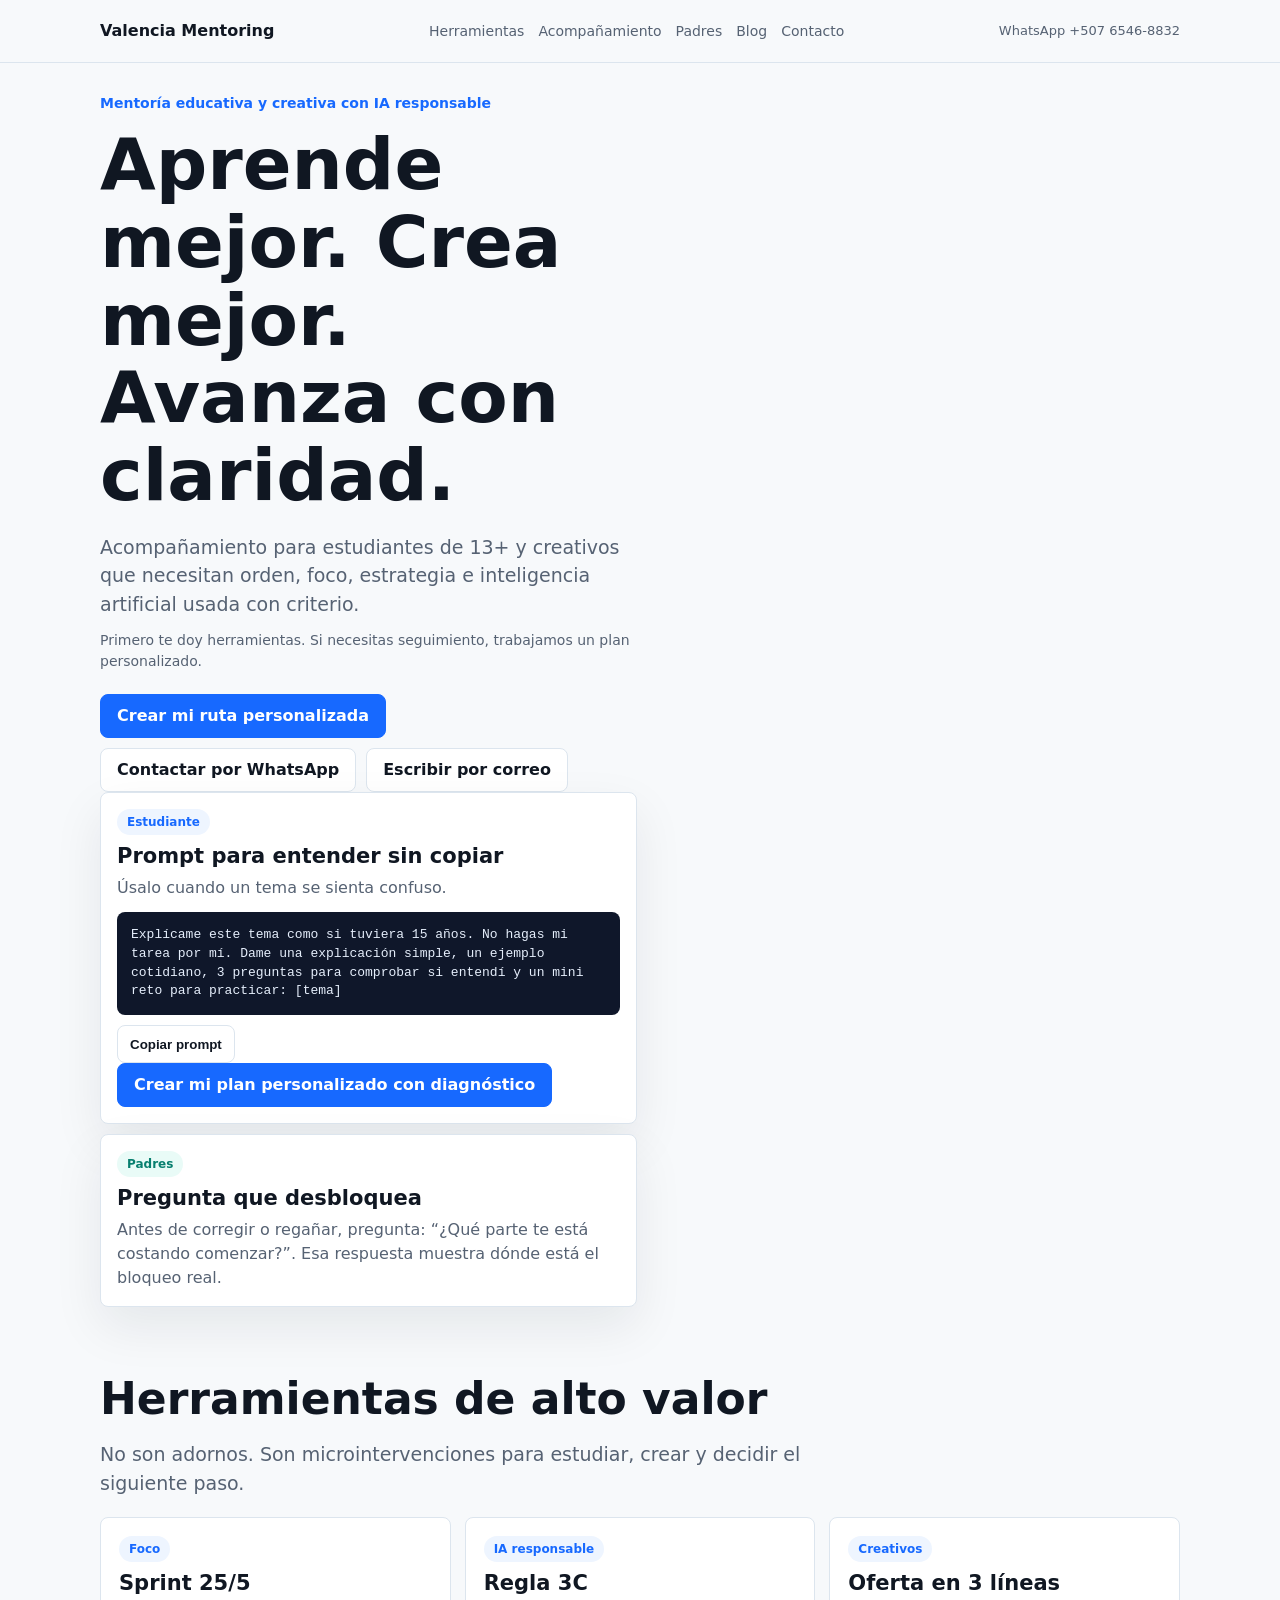
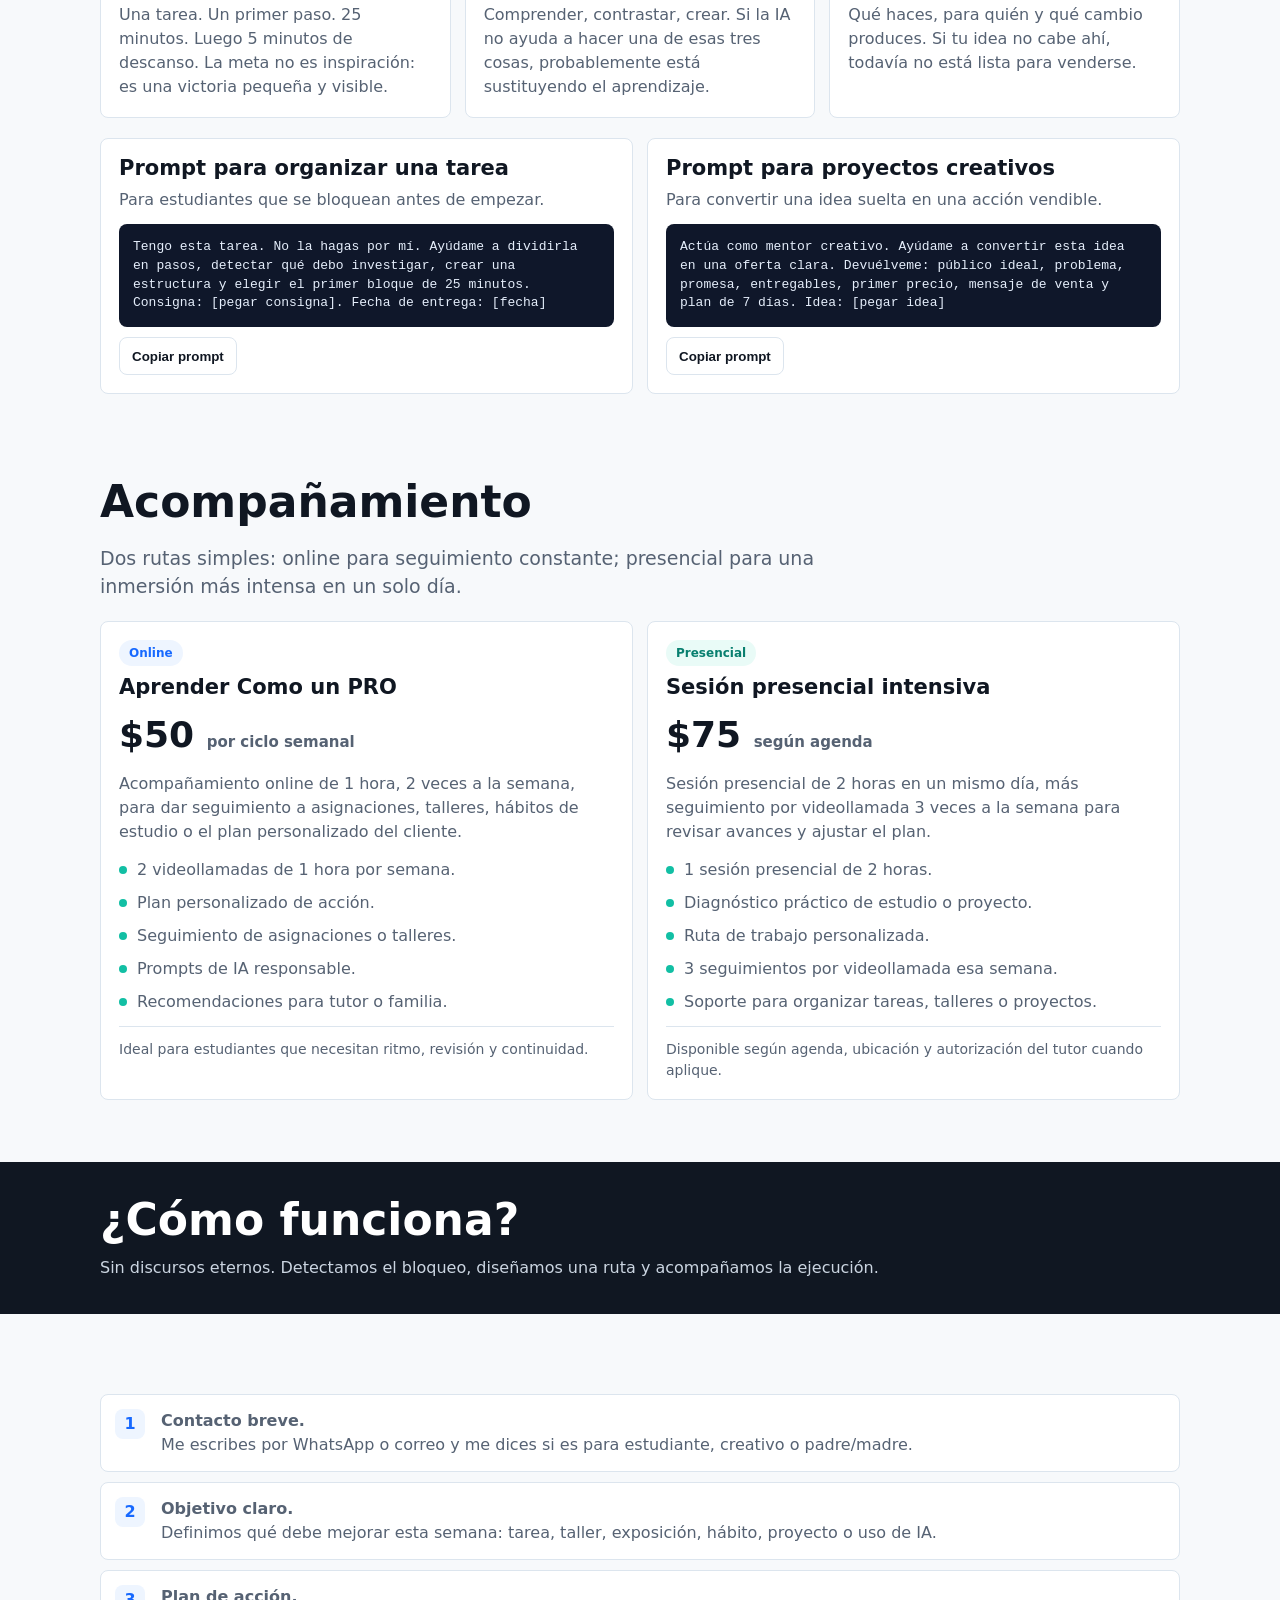
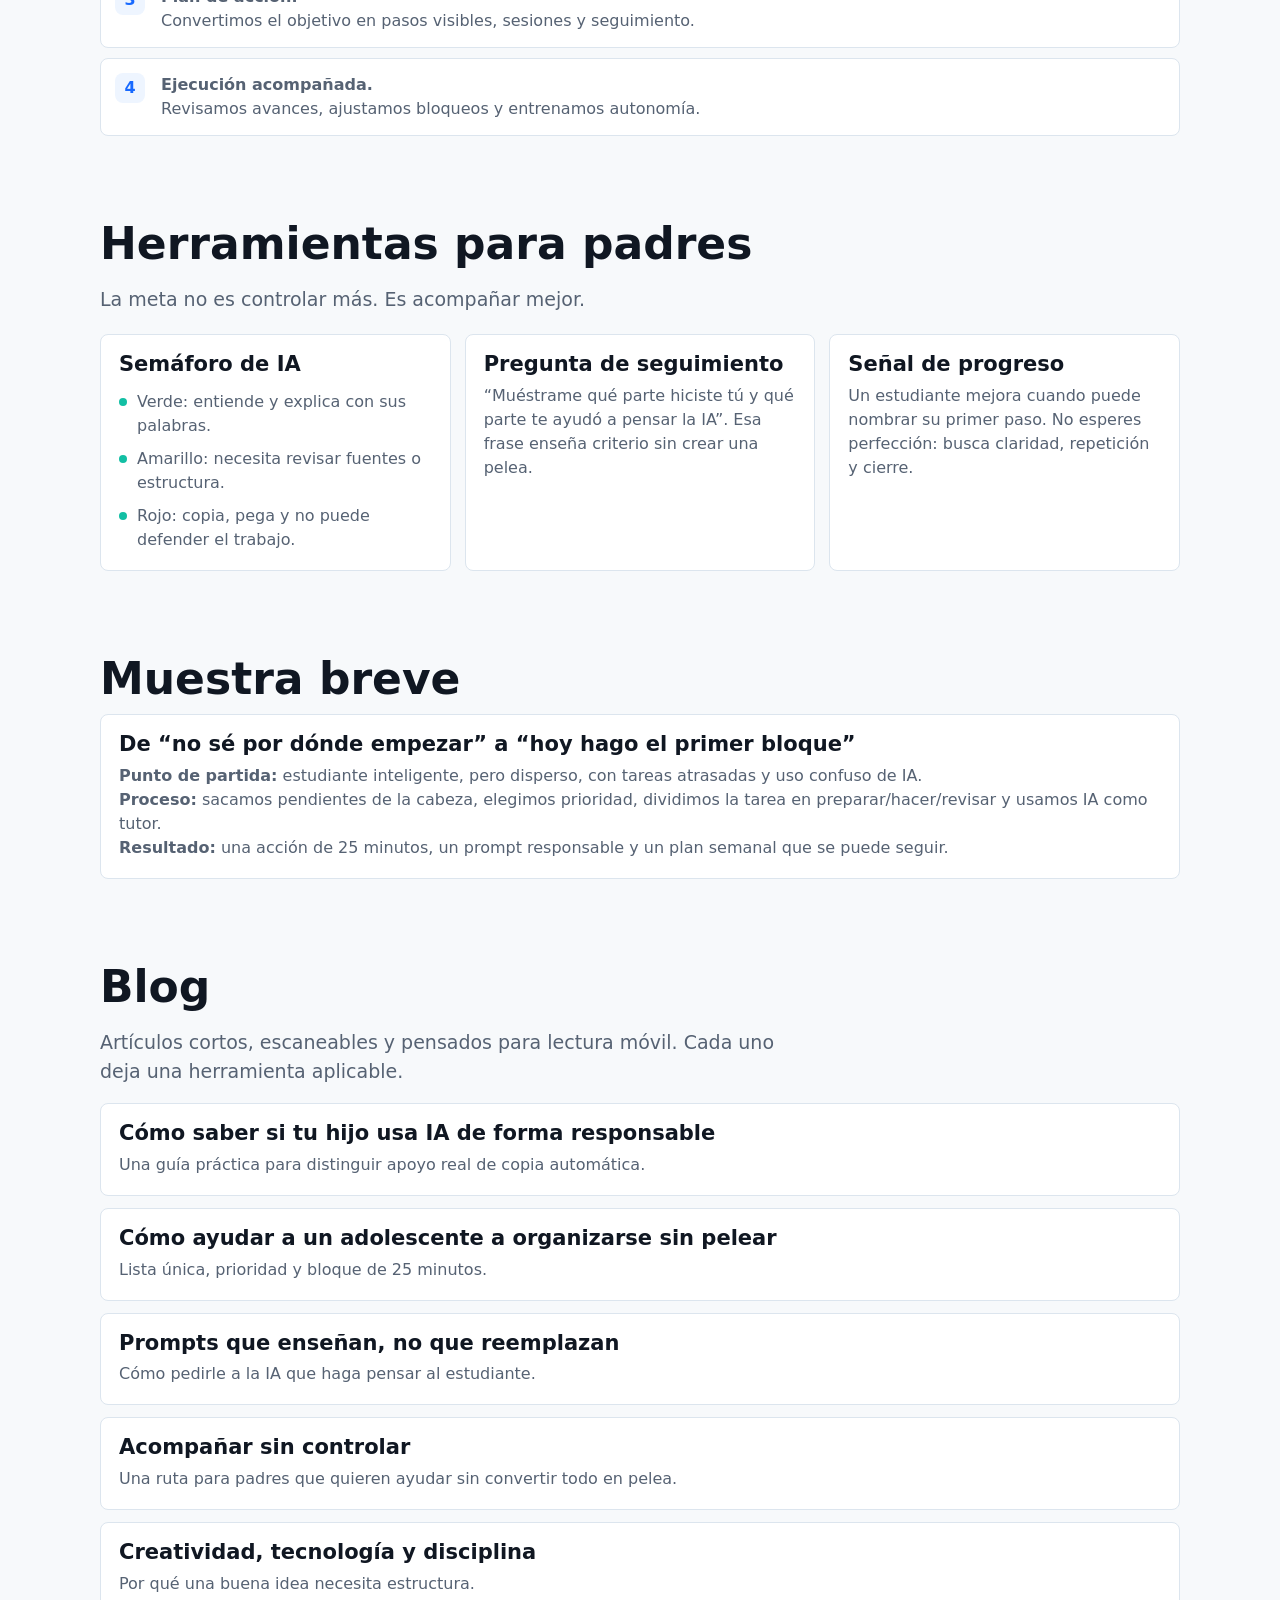
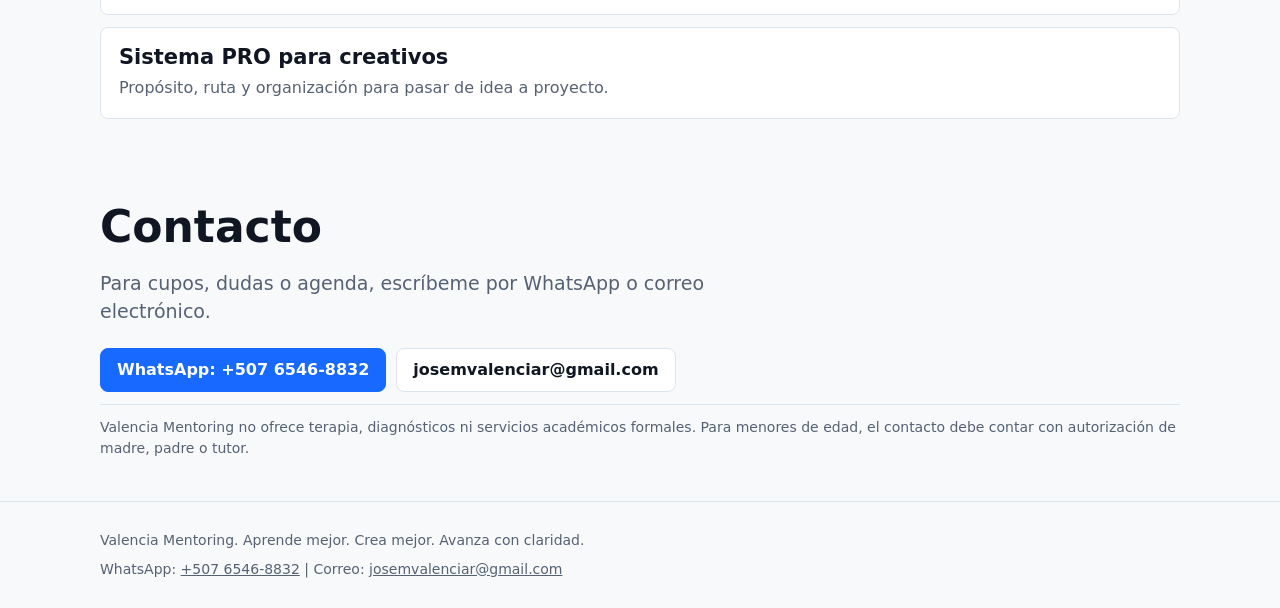
==== commit 67a5f3ae: "Reorganize contact buttons in index.html" ====
--- a/index.html
+++ b/index.html
@@ -385,10 +385,16 @@
         <p class="lead">Acompañamiento para estudiantes de 13+ y creativos que necesitan orden, foco, estrategia e inteligencia artificial usada con criterio.</p>
         <p class="microcopy">Primero te doy herramientas. Si necesitas seguimiento, trabajamos un plan personalizado.</p>
         <div class="actions">
-          <a class="btn blue" href="https://wa.me/50765468832?text=Hola%2C%20quiero%20informaci%C3%B3n%20sobre%20Valencia%20Mentoring" target="_blank" rel="noreferrer">Contactar por WhatsApp</a>
-          <a class="btn secondary" href="mailto:josemvalenciar@gmail.com?subject=Informaci%C3%B3n%20Valencia%20Mentoring&body=Hola%2C%20quiero%20informaci%C3%B3n%20sobre%20Valencia%20Mentoring.">Escribir por correo</a>
-        </div>
-      </div>
+  <a class="btn blue" href="diagnostico.html">Crear mi ruta personalizada</a>
+
+  <a class="btn secondary" href="https://wa.me/50765468832?text=Hola%2C%20quiero%20informaci%C3%B3n%20sobre%20Valencia%20Mentoring" target="_blank" rel="noreferrer">
+    Contactar por WhatsApp
+  </a>
+
+  <a class="btn secondary" href="mailto:josemvalenciar@gmail.com?subject=Informaci%C3%B3n%20Valencia%20Mentoring&body=Hola%2C%20quiero%20informaci%C3%B3n%20sobre%20Valencia%20Mentoring.">
+    Escribir por correo
+  </a>
+</div>
 
       <aside class="tool-stack" aria-label="Herramientas rápidas">
         <div class="tool-card">
@@ -397,8 +403,9 @@
           <p>Úsalo cuando un tema se sienta confuso.</p>
           <div class="prompt" id="prompt-estudiante">Explícame este tema como si tuviera 15 años. No hagas mi tarea por mí. Dame una explicación simple, un ejemplo cotidiano, 3 preguntas para comprobar si entendí y un mini reto para practicar: [tema]</div>
           <button class="copy" data-copy="prompt-estudiante">Copiar prompt</button>
-          <a href="diagnostico.html">
+          <a class="btn blue" href="diagnostico.html">
           Crear mi plan personalizado con diagnóstico
+          </a>
         </div>
         <div class="tool-card">
           <span class="tag mint">Padres</span>
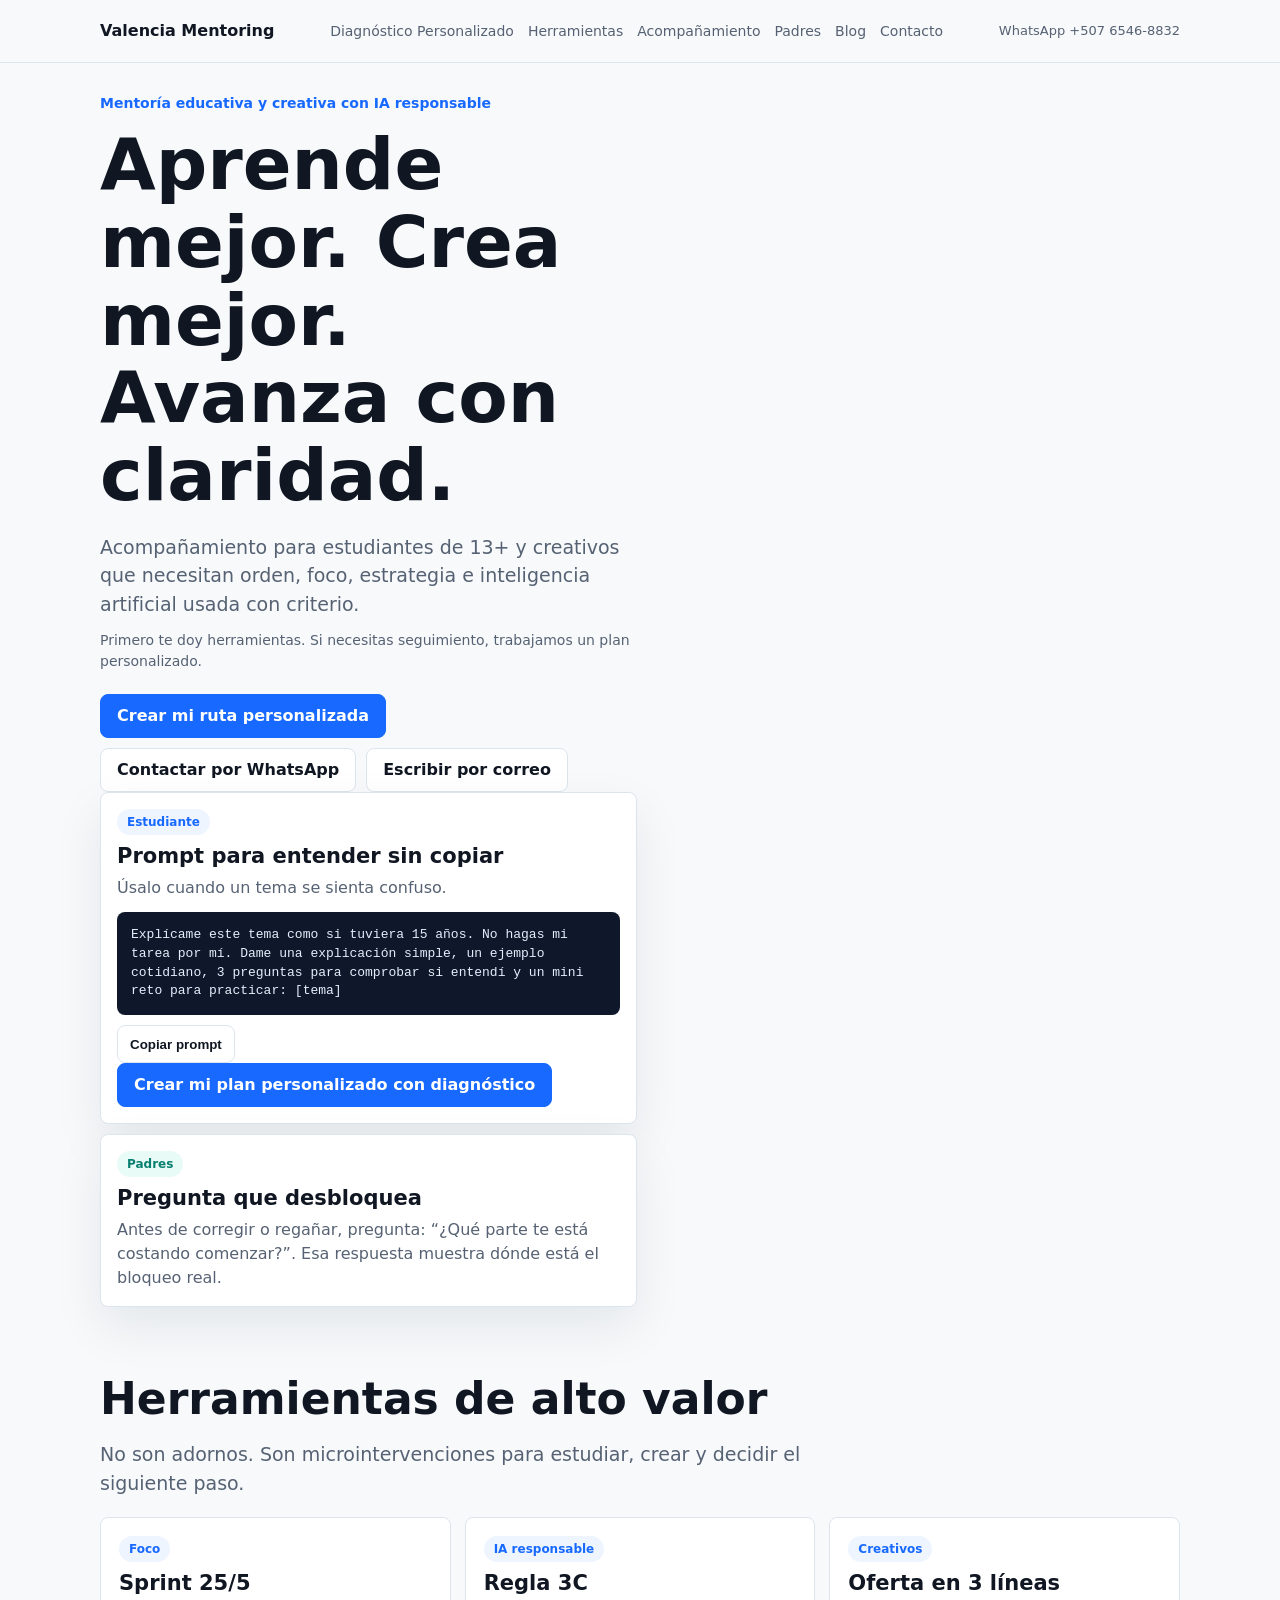
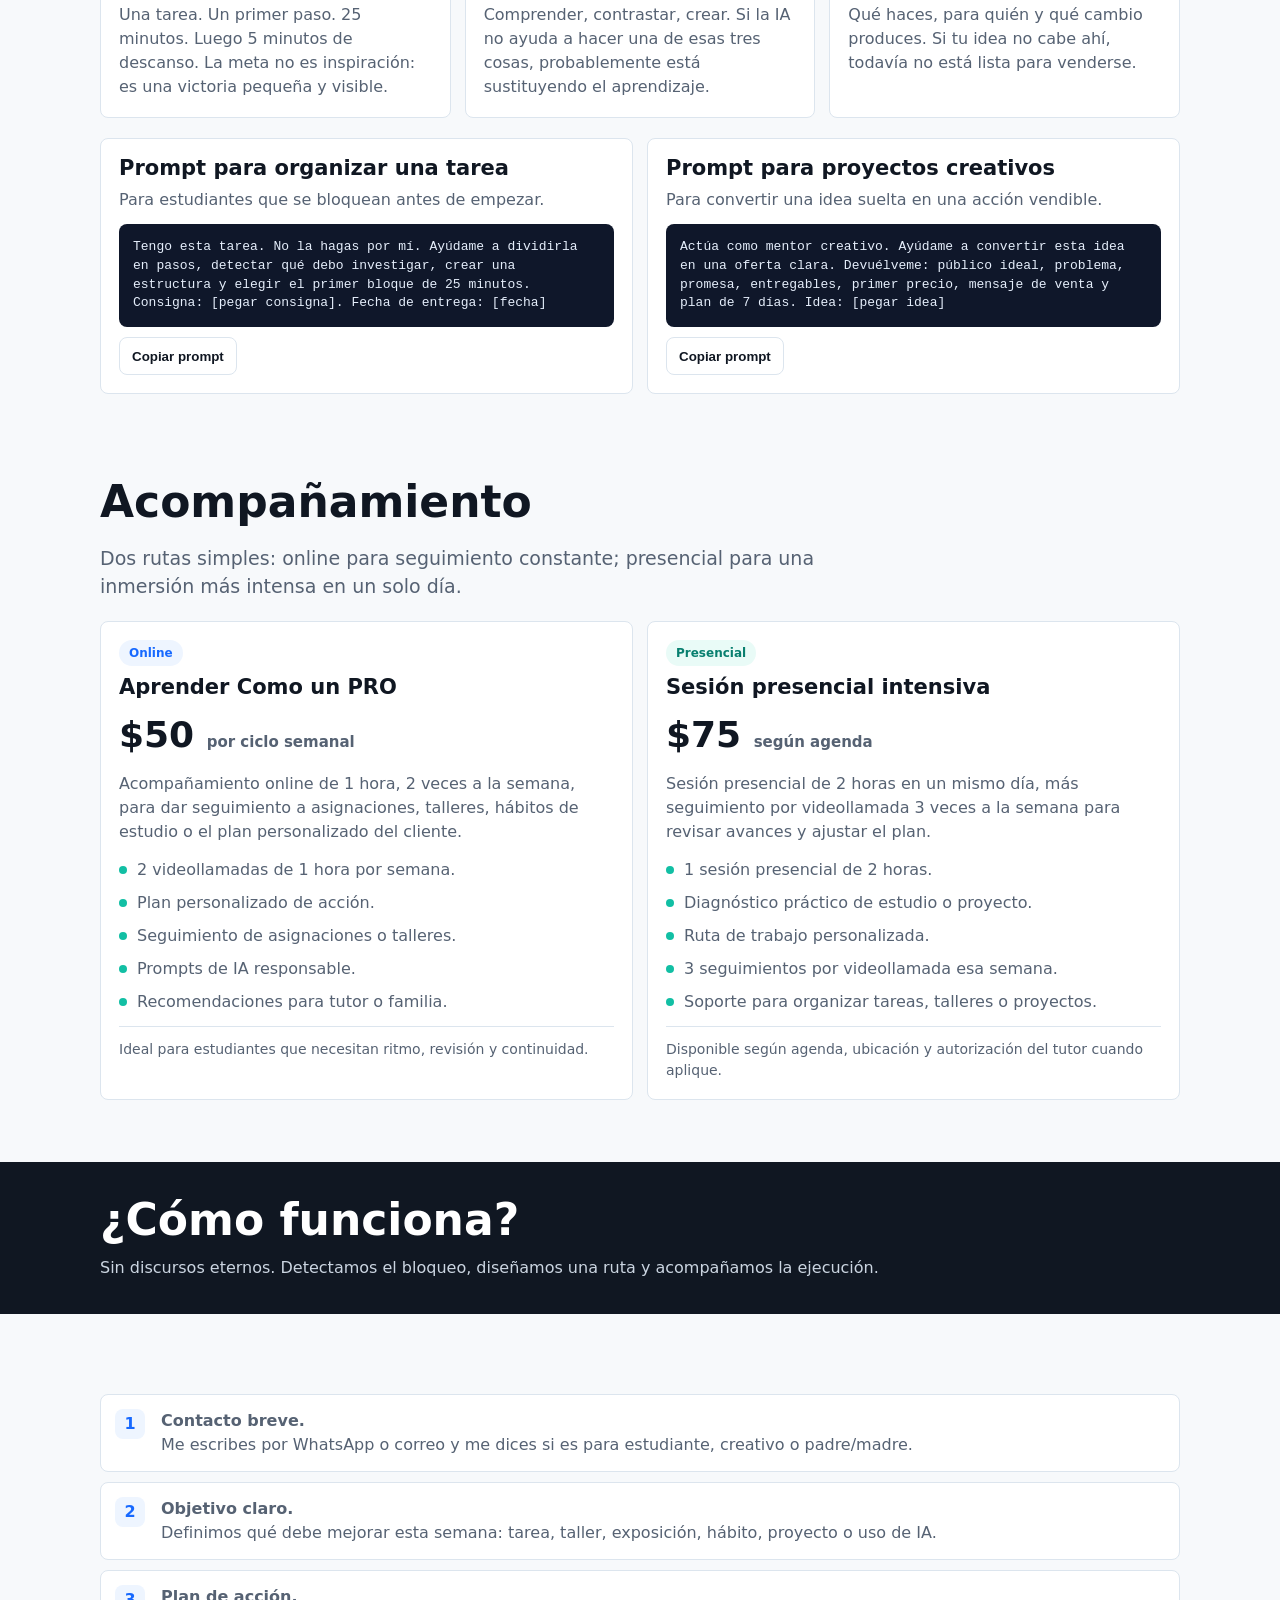
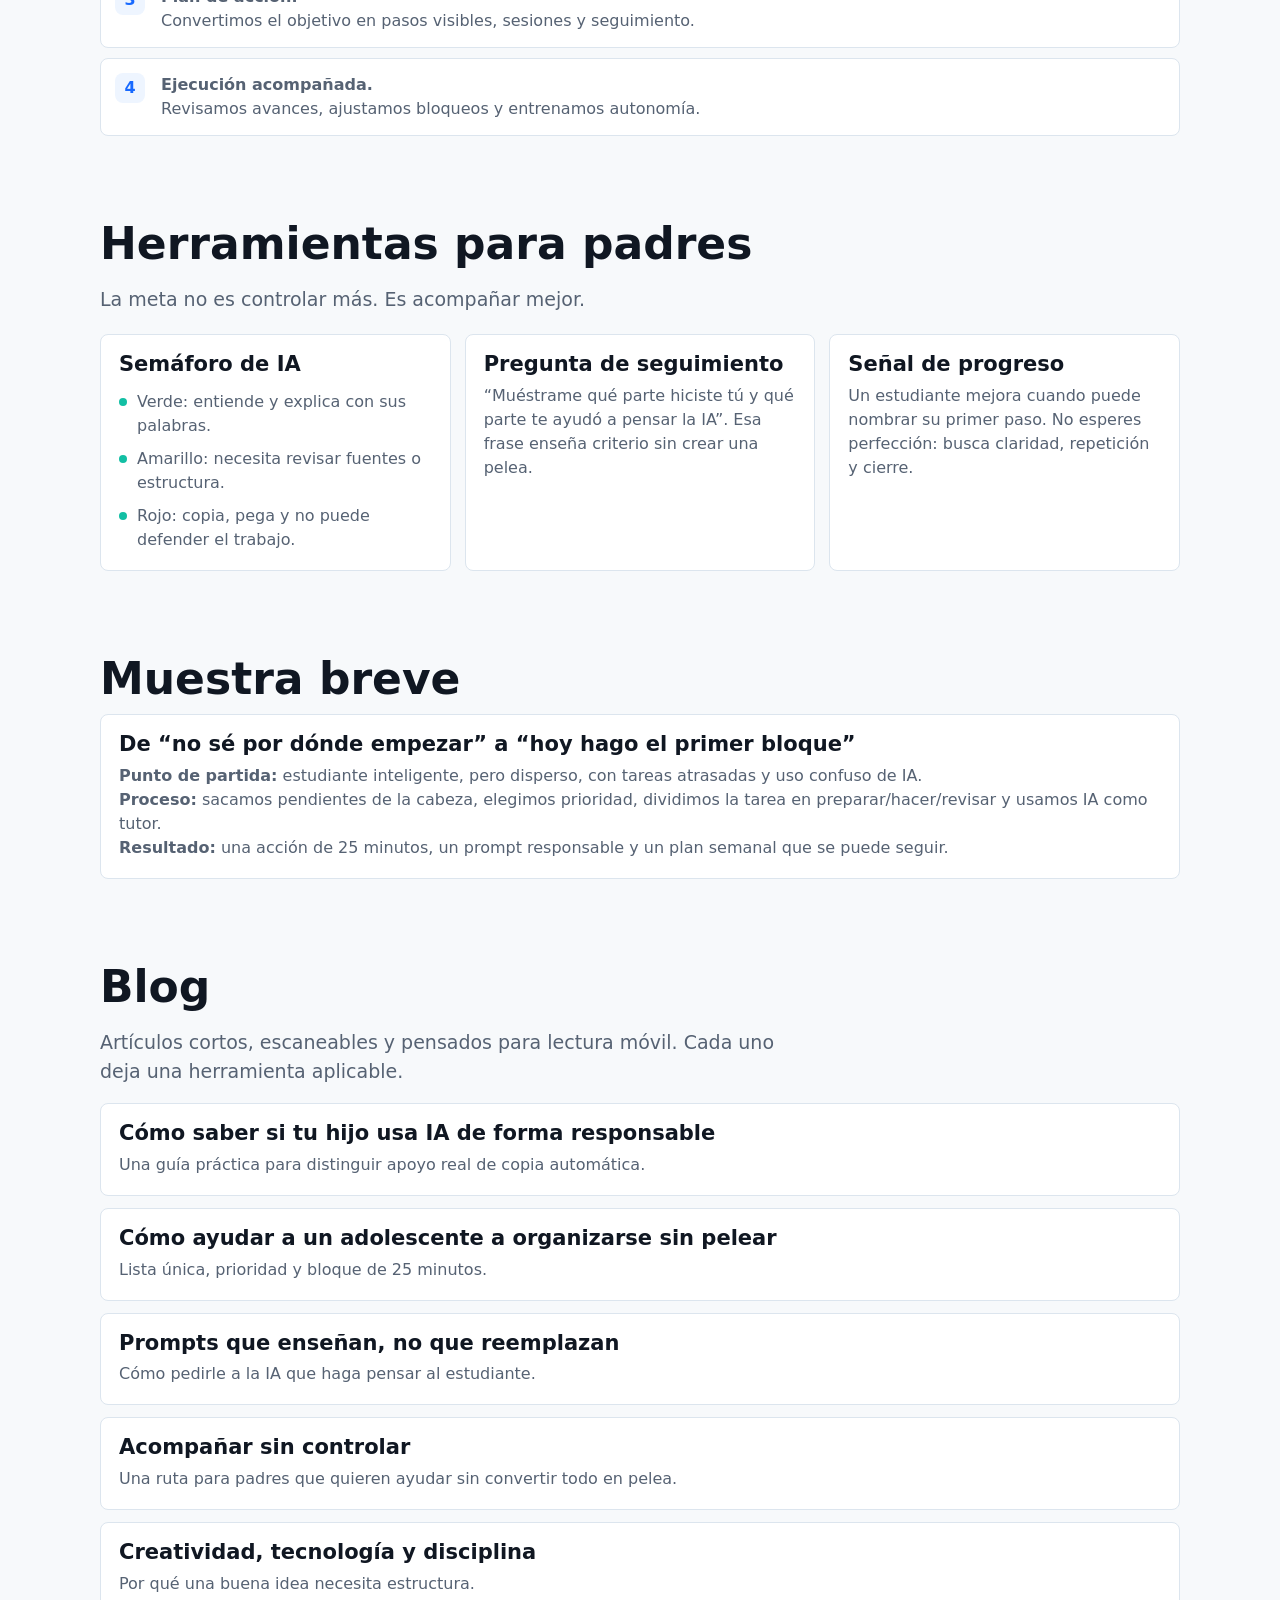
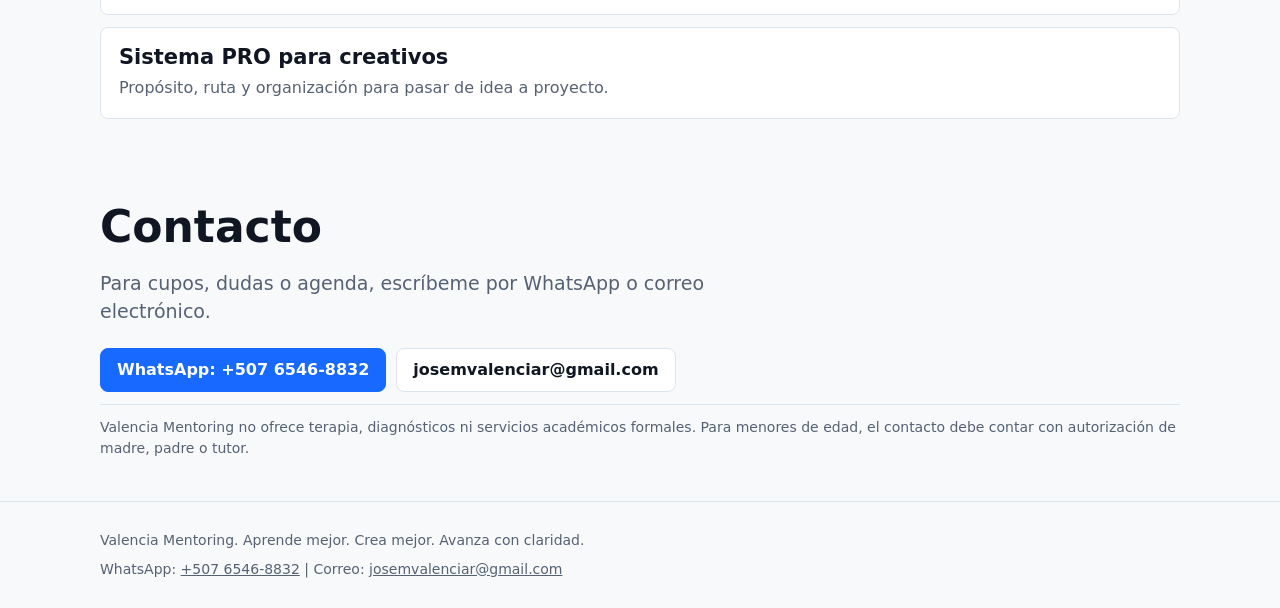
==== commit 59c8f557: "Update index.html" ====
--- a/index.html
+++ b/index.html
@@ -367,12 +367,13 @@
     <div class="nav">
       <div class="brand">Valencia Mentoring</div>
       <nav class="nav-links" aria-label="Navegación principal">
-        <a href="#herramientas">Herramientas</a>
-        <a href="#acompanamiento">Acompañamiento</a>
-        <a href="#padres">Padres</a>
-        <a href="#blog">Blog</a>
-        <a href="#contacto">Contacto</a>
-      </nav>
+      <a href="diagnostico.html">Diagnóstico Personalizado</a>
+      <a href="#herramientas">Herramientas</a>
+      <a href="#acompanamiento">Acompañamiento</a>
+      <a href="#padres">Padres</a>
+      <a href="#blog">Blog</a>
+      <a href="#contacto">Contacto</a>
+</nav>
       <div class="nav-contact">WhatsApp +507 6546-8832</div>
     </div>
   </header>
